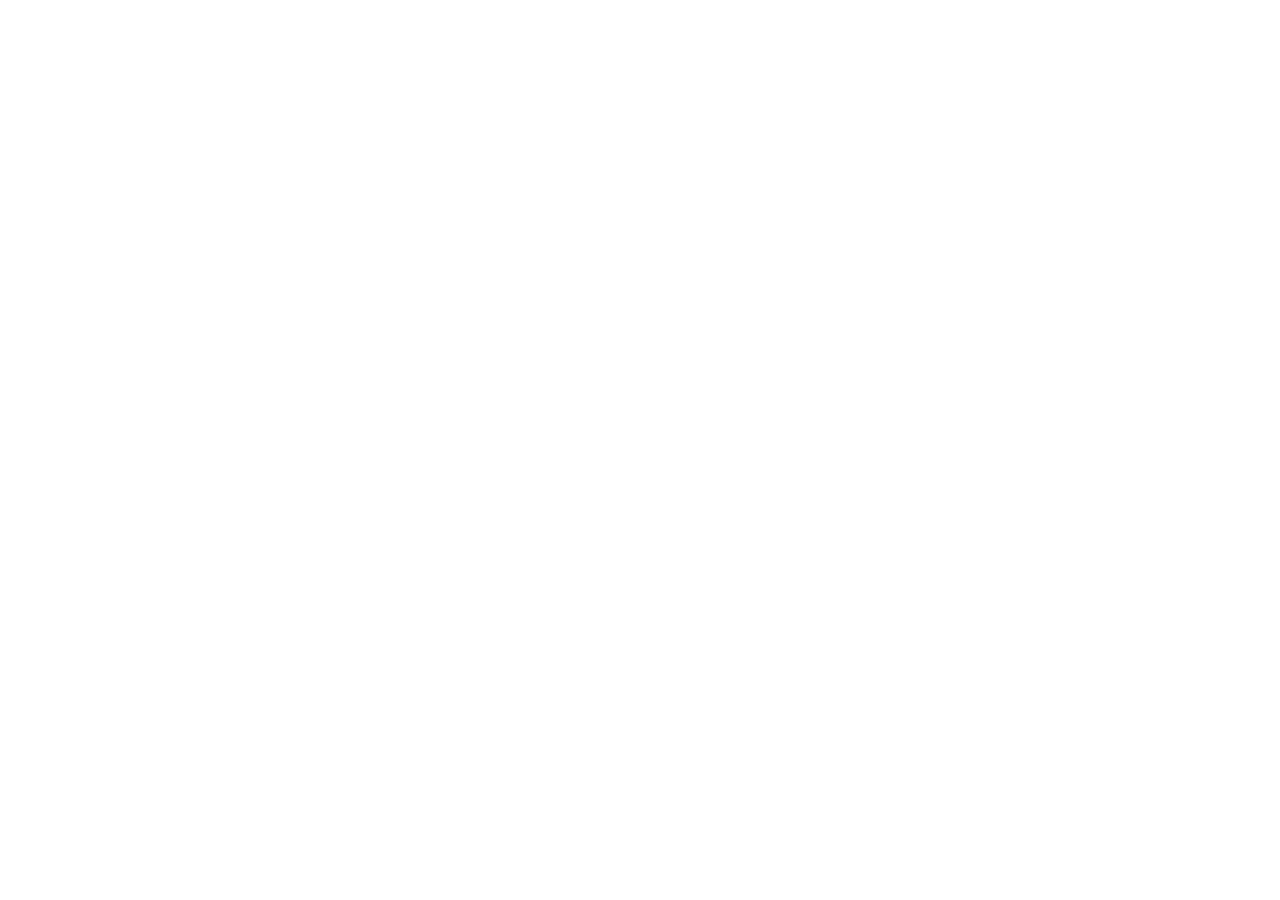
==== index.html @ b147c534 "Redirigir los enlaces antiguos de Temvra a temvra/app Los enlaces de compartir que apuntaban a temvr" ====
<!doctype html>
<html lang="es"><head><meta charset="utf-8"><meta name="viewport" content="width=device-width,initial-scale=1">
<title>Temvra</title>
<meta http-equiv="refresh" content="0;url=https://temvra.github.io/app/">
<script>location.replace('https://temvra.github.io/app/'+location.hash)</script>
</head><body><p><a href="https://temvra.github.io/app/">Temvra</a></p></body></html>
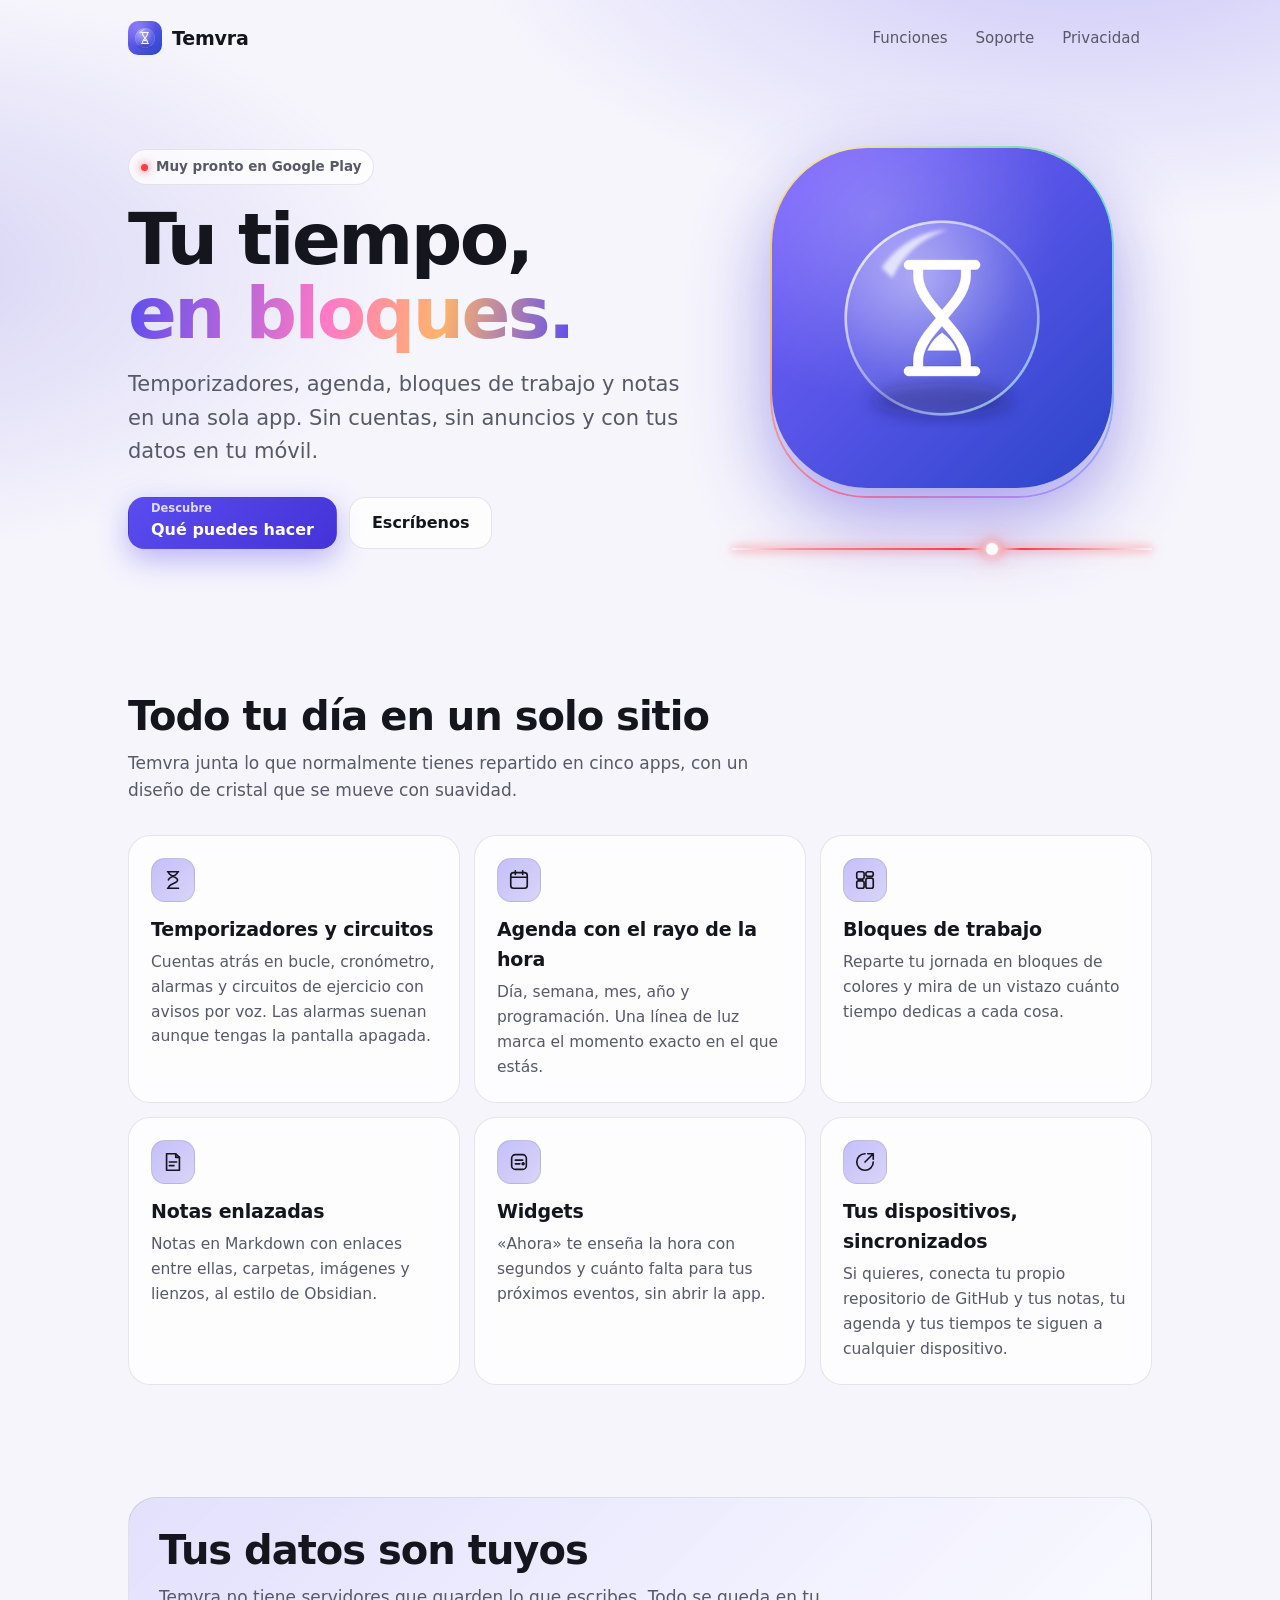
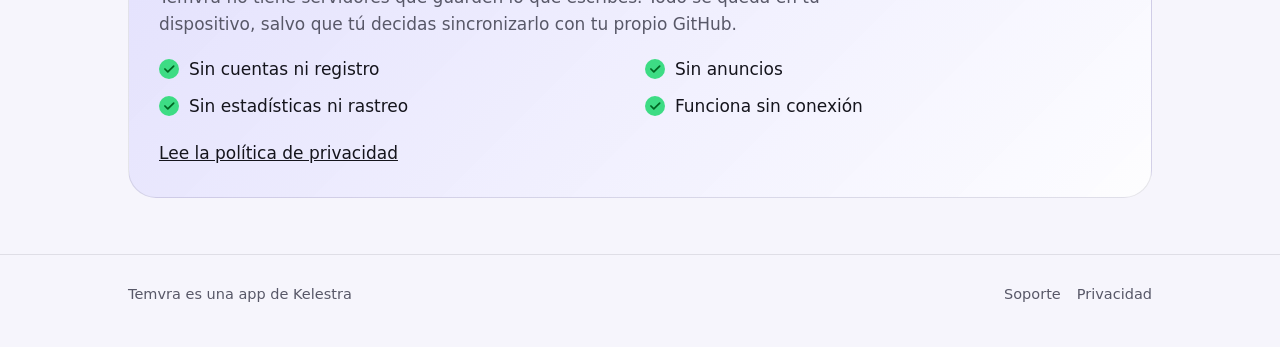
==== commit 793123d4: "Web de Temvra en la portada: funciones, privacidad y soporte; los enlaces antiguos siguen redirigien" ====
--- a/index.html
+++ b/index.html
@@ -1,6 +1,85 @@
 <!doctype html>
-<html lang="es"><head><meta charset="utf-8"><meta name="viewport" content="width=device-width,initial-scale=1">
-<title>Temvra</title>
-<meta http-equiv="refresh" content="0;url=https://temvra.github.io/app/">
-<script>location.replace('https://temvra.github.io/app/'+location.hash)</script>
-</head><body><p><a href="https://temvra.github.io/app/">Temvra</a></p></body></html>
+<html lang="es">
+<head>
+<meta charset="utf-8">
+<meta name="viewport" content="width=device-width,initial-scale=1,viewport-fit=cover">
+<title>Temvra · Tu tiempo, en bloques</title>
+<meta name="description" content="Temporizadores, agenda, bloques de trabajo y notas en una sola app. Sin cuentas, sin anuncios y con tus datos en tu móvil.">
+<link rel="canonical" href="https://temvra.github.io/">
+<meta name="theme-color" content="#07070d">
+<link rel="icon" href="favicon.png">
+<link rel="apple-touch-icon" href="apple-touch-icon.png">
+<meta property="og:title" content="Temvra · Tu tiempo, en bloques">
+<meta property="og:description" content="Temporizadores, agenda, bloques de trabajo y notas en una sola app.">
+<meta property="og:image" content="https://temvra.github.io/icon.png">
+<link rel="stylesheet" href="styles.css">
+</head>
+<body>
+<header class="wrap top">
+  <a class="brand" href="./"><img src="icon.png" alt="" width="34" height="34">Temvra</a>
+  <nav aria-label="Principal"><a class="opt" href="#funciones">Funciones</a><a href="soporte.html">Soporte</a><a href="privacidad.html">Privacidad</a></nav>
+</header>
+
+<main>
+  <div class="wrap hero">
+    <div>
+      <span class="eyebrow"><i></i>Muy pronto en Google Play</span>
+      <h1>Tu tiempo,<br><span>en bloques.</span></h1>
+      <p class="lead">Temporizadores, agenda, bloques de trabajo y notas en una sola app. Sin cuentas, sin anuncios y con tus datos en tu móvil.</p>
+      <div class="ctas">
+        <a class="btn pri" href="#funciones"><span class="stack"><small>Descubre</small>Qué puedes hacer</span></a>
+        <a class="btn" href="soporte.html">Escríbenos</a>
+      </div>
+    </div>
+    <div>
+      <div class="orb"><img src="icon.png" alt="Icono de Temvra: un reloj de arena dentro de una esfera de cristal" width="340" height="340"></div>
+      <div class="laser" aria-hidden="true"></div>
+    </div>
+  </div>
+
+  <section id="funciones">
+    <div class="wrap">
+      <h2>Todo tu día en un solo sitio</h2>
+      <p class="sub">Temvra junta lo que normalmente tienes repartido en cinco apps, con un diseño de cristal que se mueve con suavidad.</p>
+      <div class="grid g3">
+        <article class="card"><div class="ico"><svg viewBox="0 0 24 24"><path d="M6 3h12M6 21h12M7 3c0 5 10 5 10 9s-10 4-10 9M17 3c0 5-10 5-10 9"/></svg></div>
+          <h3>Temporizadores y circuitos</h3><p>Cuentas atrás en bucle, cronómetro, alarmas y circuitos de ejercicio con avisos por voz. Las alarmas suenan aunque tengas la pantalla apagada.</p></article>
+        <article class="card"><div class="ico"><svg viewBox="0 0 24 24"><rect x="3" y="4" width="18" height="17" rx="3"/><path d="M3 9h18M8 2v4M16 2v4"/></svg></div>
+          <h3>Agenda con el rayo de la hora</h3><p>Día, semana, mes, año y programación. Una línea de luz marca el momento exacto en el que estás.</p></article>
+        <article class="card"><div class="ico"><svg viewBox="0 0 24 24"><rect x="3" y="3" width="8" height="8" rx="2"/><rect x="13" y="3" width="8" height="5" rx="2"/><rect x="13" y="10" width="8" height="11" rx="2"/><rect x="3" y="13" width="8" height="8" rx="2"/></svg></div>
+          <h3>Bloques de trabajo</h3><p>Reparte tu jornada en bloques de colores y mira de un vistazo cuánto tiempo dedicas a cada cosa.</p></article>
+        <article class="card"><div class="ico"><svg viewBox="0 0 24 24"><path d="M5 3h10l4 4v14H5z"/><path d="M15 3v4h4M8 12h8M8 16h5"/></svg></div>
+          <h3>Notas enlazadas</h3><p>Notas en Markdown con enlaces entre ellas, carpetas, imágenes y lienzos, al estilo de Obsidian.</p></article>
+        <article class="card"><div class="ico"><svg viewBox="0 0 24 24"><rect x="4" y="4" width="16" height="16" rx="4"/><path d="M8 10h8M8 14h5"/><circle cx="16.5" cy="14" r="1"/></svg></div>
+          <h3>Widgets</h3><p>«Ahora» te enseña la hora con segundos y cuánto falta para tus próximos eventos, sin abrir la app.</p></article>
+        <article class="card"><div class="ico"><svg viewBox="0 0 24 24"><path d="M12 3a9 9 0 1 0 9 9"/><path d="M21 3l-9 9M15 3h6v6"/></svg></div>
+          <h3>Tus dispositivos, sincronizados</h3><p>Si quieres, conecta tu propio repositorio de GitHub y tus notas, tu agenda y tus tiempos te siguen a cualquier dispositivo.</p></article>
+      </div>
+    </div>
+  </section>
+
+  <section>
+    <div class="wrap">
+      <div class="band">
+        <h2>Tus datos son tuyos</h2>
+        <p class="sub" style="margin-bottom:0">Temvra no tiene servidores que guarden lo que escribes. Todo se queda en tu dispositivo, salvo que tú decidas sincronizarlo con tu propio GitHub.</p>
+        <ul class="ticks">
+          <li>Sin cuentas ni registro</li>
+          <li>Sin anuncios</li>
+          <li>Sin estadísticas ni rastreo</li>
+          <li>Funciona sin conexión</li>
+        </ul>
+        <p style="margin-top:20px"><a href="privacidad.html">Lee la política de privacidad</a></p>
+      </div>
+    </div>
+  </section>
+</main>
+
+<footer>
+  <div class="wrap">
+    <span>Temvra es una app de <a href="https://kelestra-studio.github.io/">Kelestra</a></span>
+    <nav aria-label="Pie"><a href="soporte.html">Soporte</a><a href="privacidad.html">Privacidad</a></nav>
+  </div>
+</footer>
+</body>
+</html>
--- a/styles.css
+++ b/styles.css
@@ -0,0 +1,97 @@
+/* Web de Temvra · el mismo cristal y el mismo rayo de la hora que la app */
+:root{
+  --bg:#07070d;--bg2:#0d0d18;--fg:#f4f4f8;--mu:#a7a7b8;--line:rgba(255,255,255,.1);
+  --card:rgba(255,255,255,.045);--card2:rgba(255,255,255,.07);
+  --ac:#8b7dff;--ac2:#5b4cf0;--lz:255 59 67;
+  --max:1080px;color-scheme:dark
+}
+@media (prefers-color-scheme:light){:root{
+  --bg:#f6f5fc;--bg2:#ecebf8;--fg:#15151d;--mu:#585868;--line:rgba(20,20,40,.1);
+  --card:rgba(255,255,255,.75);--card2:#fff;--ac:#5b4cf0;--ac2:#4433d6;color-scheme:light}}
+*{box-sizing:border-box;margin:0}
+html{-webkit-text-size-adjust:100%;scroll-behavior:smooth}
+body{min-height:100vh;background:var(--bg);color:var(--fg);font:17px/1.6 system-ui,-apple-system,"Segoe UI",Roboto,"Helvetica Neue",sans-serif;-webkit-font-smoothing:antialiased;overflow-x:hidden}
+body::before{content:"";position:fixed;inset:0;pointer-events:none;z-index:-1;
+  background:radial-gradient(70% 50% at 85% -10%,color-mix(in srgb,var(--ac) 28%,transparent),transparent 70%),
+             radial-gradient(60% 45% at -10% 30%,color-mix(in srgb,var(--ac2) 18%,transparent),transparent 70%)}
+a{color:inherit}
+.wrap{max-width:var(--max);margin:0 auto;padding:0 16px}
+@media (min-width:720px){.wrap{padding:0 28px}}
+
+/* Cabecera */
+.top{display:flex;align-items:center;justify-content:space-between;gap:12px;padding-top:18px;padding-bottom:18px}
+.brand{display:flex;align-items:center;gap:10px;text-decoration:none;font-weight:750;font-size:19px;letter-spacing:-.01em}
+.brand img{width:34px;height:34px;border-radius:10px}
+.top nav{display:flex;gap:4px;flex-wrap:wrap}
+.top nav a{text-decoration:none;color:var(--mu);font-size:15px;padding:8px 12px;border-radius:999px;white-space:nowrap}
+@media (max-width:480px){.top nav a{font-size:14px;padding:7px 9px}.top nav a.opt{display:none}}
+.top nav a:hover,.top nav a[aria-current]{color:var(--fg);background:var(--card)}
+
+/* Portada */
+.hero{display:grid;gap:36px;align-items:center;padding-top:40px;padding-bottom:56px}
+@media (min-width:880px){.hero{grid-template-columns:1.15fr .85fr;padding-top:72px;padding-bottom:88px}}
+.eyebrow{display:inline-flex;align-items:center;gap:8px;font-size:13.5px;font-weight:650;color:var(--mu);padding:6px 12px;border:1px solid var(--line);border-radius:999px;background:var(--card)}
+.eyebrow i{width:7px;height:7px;border-radius:50%;background:rgb(var(--lz));box-shadow:0 0 10px rgb(var(--lz))}
+h1{font-size:clamp(40px,8vw,72px);line-height:1.02;letter-spacing:-.035em;margin:18px 0 18px;font-weight:800}
+h1 span{background:linear-gradient(100deg,var(--ac) 0%,#ff7ac6 45%,#ffb36b 70%,var(--ac) 100%);-webkit-background-clip:text;background-clip:text;color:transparent}
+.lead{font-size:clamp(18px,2.4vw,21px);color:var(--mu);max-width:36em}
+.ctas{display:flex;flex-wrap:wrap;gap:12px;margin-top:28px}
+.btn{display:inline-flex;align-items:center;gap:10px;min-height:52px;padding:0 22px;border-radius:16px;text-decoration:none;font-weight:700;font-size:16px;border:1px solid var(--line);background:var(--card)}
+.btn.pri{background:linear-gradient(135deg,var(--ac),var(--ac2));color:#fff;border-color:transparent;box-shadow:0 10px 30px color-mix(in srgb,var(--ac) 40%,transparent)}
+.btn small{display:block;font-size:11.5px;font-weight:600;opacity:.8;line-height:1}
+.btn .stack{display:flex;flex-direction:column;align-items:flex-start;gap:3px}
+
+/* La esfera de cristal con el rayo de la hora */
+.orb{position:relative;width:min(340px,78vw);aspect-ratio:1;margin:0 auto}
+.orb img{width:100%;height:100%;border-radius:28%;box-shadow:0 30px 80px color-mix(in srgb,var(--ac2) 45%,transparent)}
+.orb::after{content:"";position:absolute;inset:-2px;border-radius:28%;padding:2px;pointer-events:none;
+  background:conic-gradient(from 210deg,#ff3b6b,#ffb02e,#ffe95c,#3ddc84,#2ec5ff,#8f6bff,#ff3b6b);
+  -webkit-mask:linear-gradient(#000 0 0) content-box,linear-gradient(#000 0 0);-webkit-mask-composite:xor;mask-composite:exclude;opacity:.6}
+.laser{position:relative;height:2px;margin:52px 0 0;border-radius:2px;background:linear-gradient(90deg,transparent,rgb(var(--lz) / .5) 15%,rgb(var(--lz)) 55%,#fff 62%,rgb(var(--lz)) 69%,rgb(var(--lz) / .5) 85%,transparent);box-shadow:0 0 8px rgb(var(--lz) / .9),0 0 22px rgb(var(--lz) / .45)}
+.laser::after{content:"";position:absolute;left:62%;top:50%;width:12px;height:12px;margin:-6px 0 0 -6px;border-radius:50%;background:#fff;box-shadow:0 0 6px #fff,0 0 14px rgb(var(--lz)),0 0 30px rgb(var(--lz) / .7)}
+@media (prefers-reduced-motion:no-preference){.laser::after{animation:beat 1s ease-out infinite}@keyframes beat{0%{transform:scale(1.5)}60%,100%{transform:scale(1)}}}
+
+/* Secciones */
+section{padding:56px 0}
+h2{font-size:clamp(28px,4.4vw,40px);line-height:1.1;letter-spacing:-.025em;margin-bottom:12px;font-weight:780}
+.sub{color:var(--mu);max-width:40em;margin-bottom:30px}
+.grid{display:grid;gap:14px}
+@media (min-width:640px){.grid{grid-template-columns:repeat(2,1fr)}}
+@media (min-width:960px){.grid.g3{grid-template-columns:repeat(3,1fr)}}
+.card{position:relative;padding:22px;border-radius:22px;background:var(--card);border:1px solid var(--line);backdrop-filter:blur(14px);-webkit-backdrop-filter:blur(14px)}
+.card h3{font-size:19px;margin:12px 0 6px;letter-spacing:-.01em}
+.card p{color:var(--mu);font-size:15.5px}
+.ico{width:44px;height:44px;border-radius:14px;display:grid;place-items:center;background:linear-gradient(135deg,color-mix(in srgb,var(--ac) 35%,transparent),color-mix(in srgb,var(--ac2) 20%,transparent));border:1px solid var(--line)}
+.ico svg{width:22px;height:22px;stroke:var(--fg);fill:none;stroke-width:1.8;stroke-linecap:round;stroke-linejoin:round}
+.band{padding:30px;border-radius:28px;background:linear-gradient(135deg,color-mix(in srgb,var(--ac) 16%,var(--card)),var(--card));border:1px solid var(--line)}
+.ticks{display:grid;gap:10px;margin-top:18px;padding:0;list-style:none}
+@media (min-width:720px){.ticks{grid-template-columns:repeat(2,1fr)}}
+.ticks li{display:flex;gap:10px;align-items:flex-start}
+.ticks li::before{content:"";flex:none;width:20px;height:20px;margin-top:3px;border-radius:50%;background:#3ddc84 url("data:image/svg+xml,%3Csvg xmlns='http://www.w3.org/2000/svg' viewBox='0 0 24 24' fill='none' stroke='%23062' stroke-width='3' stroke-linecap='round' stroke-linejoin='round'%3E%3Cpath d='M5 12l5 5L20 7'/%3E%3C/svg%3E") center/14px no-repeat}
+
+/* Páginas de texto (privacidad, soporte) */
+.doc{max-width:760px;padding-top:36px;padding-bottom:64px}
+.doc h1{font-size:clamp(34px,6vw,48px);margin:8px 0 6px}
+.doc .date{color:var(--mu);font-size:15px;margin-bottom:26px}
+.doc h2{font-size:23px;margin:34px 0 10px;letter-spacing:-.01em}
+.doc h3{font-size:18px;margin:22px 0 6px}
+.doc p,.doc li{color:color-mix(in srgb,var(--fg) 86%,var(--mu))}
+.doc p{margin:0 0 12px}
+.doc ul{margin:0 0 14px;padding-left:22px}
+.doc li{margin:4px 0}
+.doc .summary{padding:20px 22px;border-radius:20px;background:var(--card);border:1px solid var(--line);margin:0 0 8px}
+.doc .summary ul{margin:8px 0 0}
+.doc table{width:100%;border-collapse:collapse;margin:8px 0 16px;font-size:15.5px}
+.doc th,.doc td{text-align:left;vertical-align:top;padding:10px 12px;border-bottom:1px solid var(--line)}
+.doc th{color:var(--mu);font-weight:650;font-size:14px}
+@media (max-width:560px){.doc table,.doc tbody,.doc tr,.doc td{display:block}.doc thead{display:none}.doc td{padding:4px 0;border:0}.doc tr{padding:10px 0;border-bottom:1px solid var(--line)}.doc td:first-child{font-weight:700}}
+details{border:1px solid var(--line);border-radius:18px;background:var(--card);padding:14px 18px;margin:0 0 10px}
+summary{cursor:pointer;font-weight:680}
+details p{margin:10px 0 2px}
+
+footer{border-top:1px solid var(--line);padding:28px 0 40px;color:var(--mu);font-size:14.5px}
+footer .wrap{display:flex;flex-wrap:wrap;gap:12px 22px;justify-content:space-between;align-items:center}
+footer nav{display:flex;gap:16px;flex-wrap:wrap}
+footer a{text-decoration:none}
+footer a:hover{color:var(--fg)}
+:focus-visible{outline:2px solid var(--ac);outline-offset:3px;border-radius:8px}
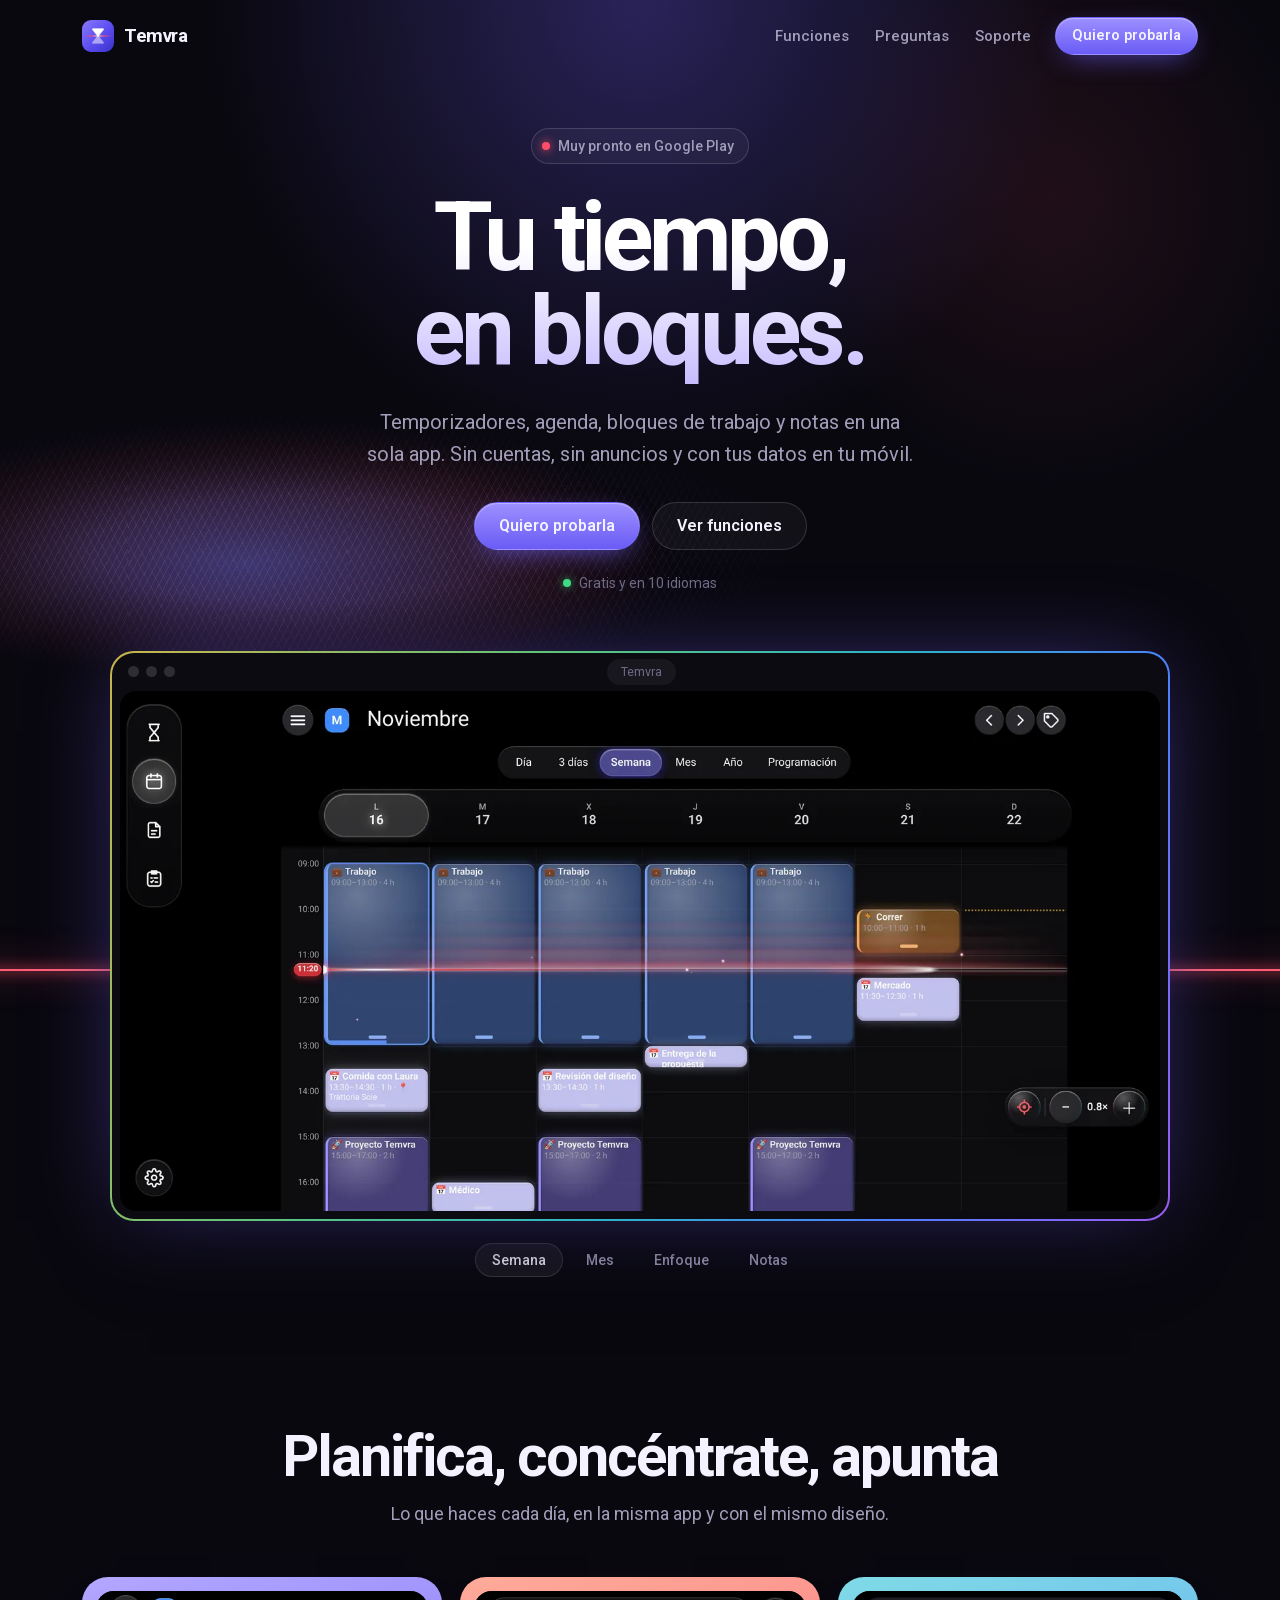
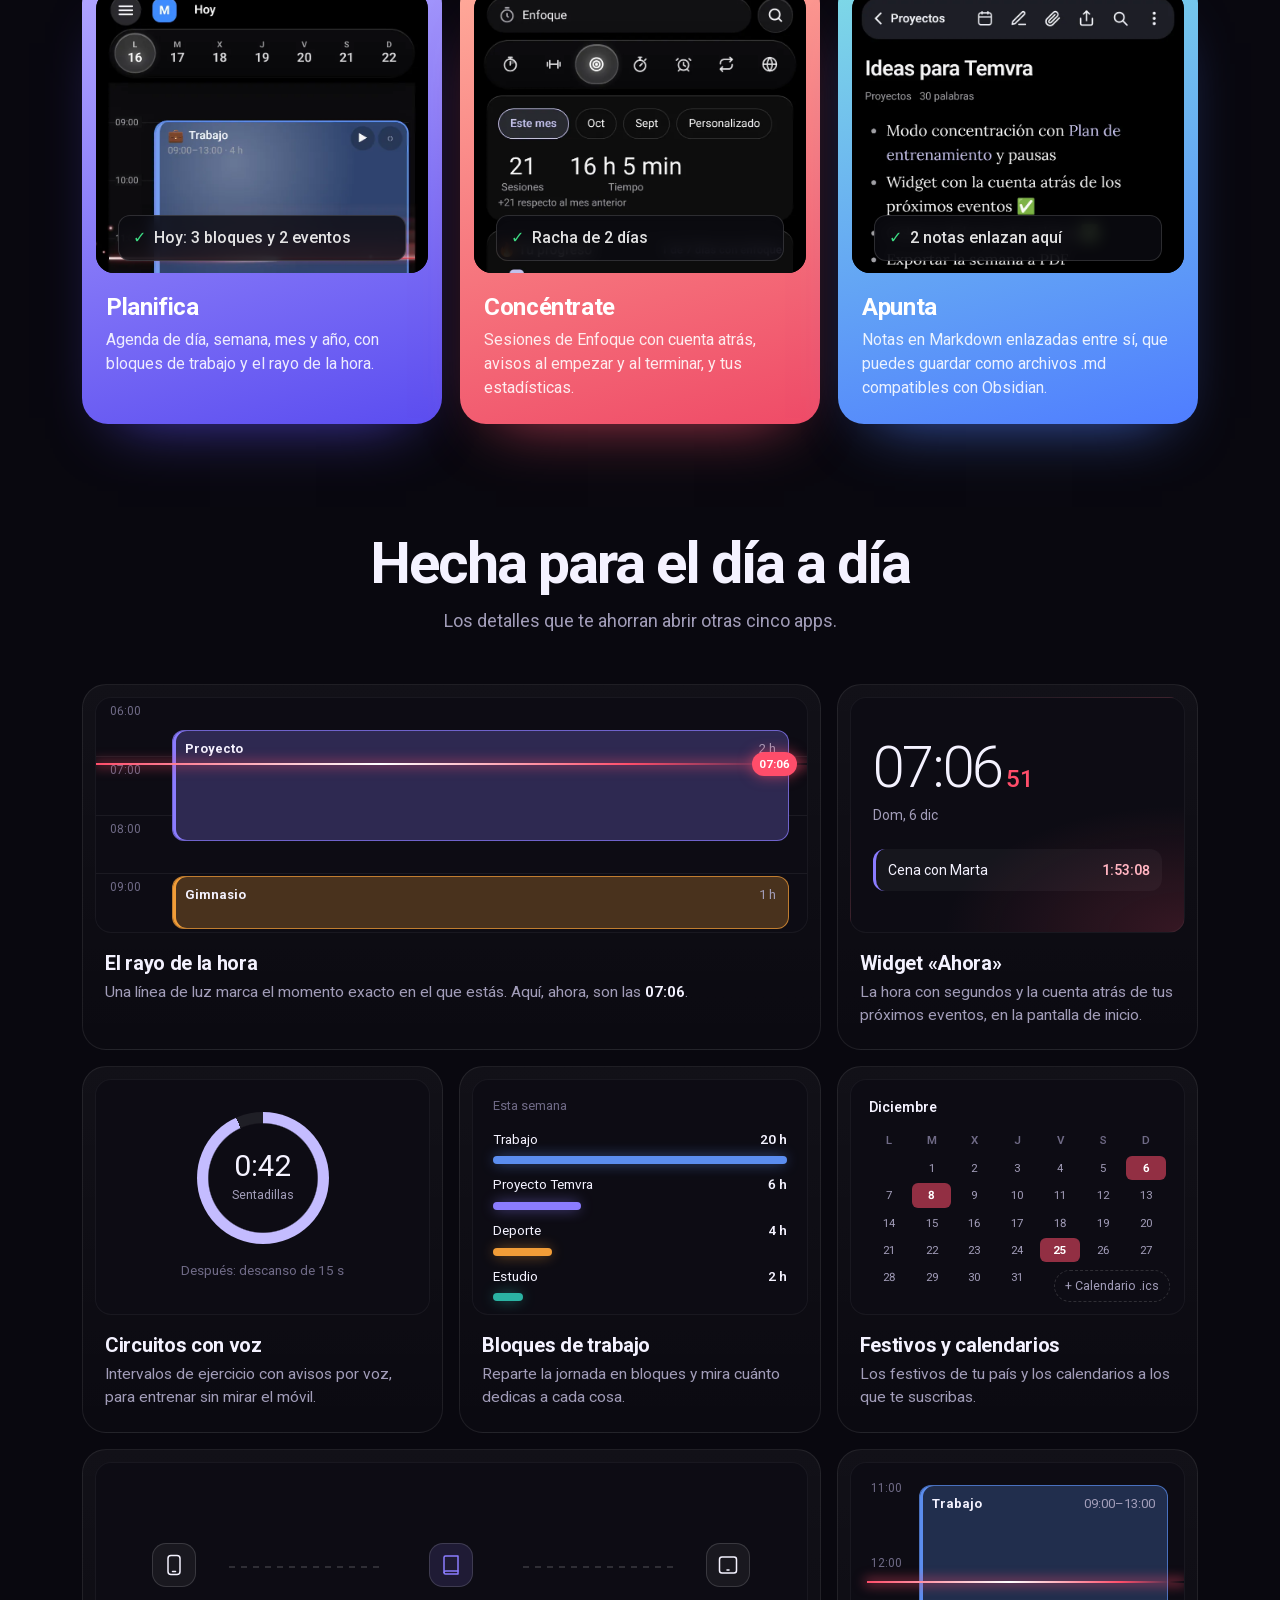
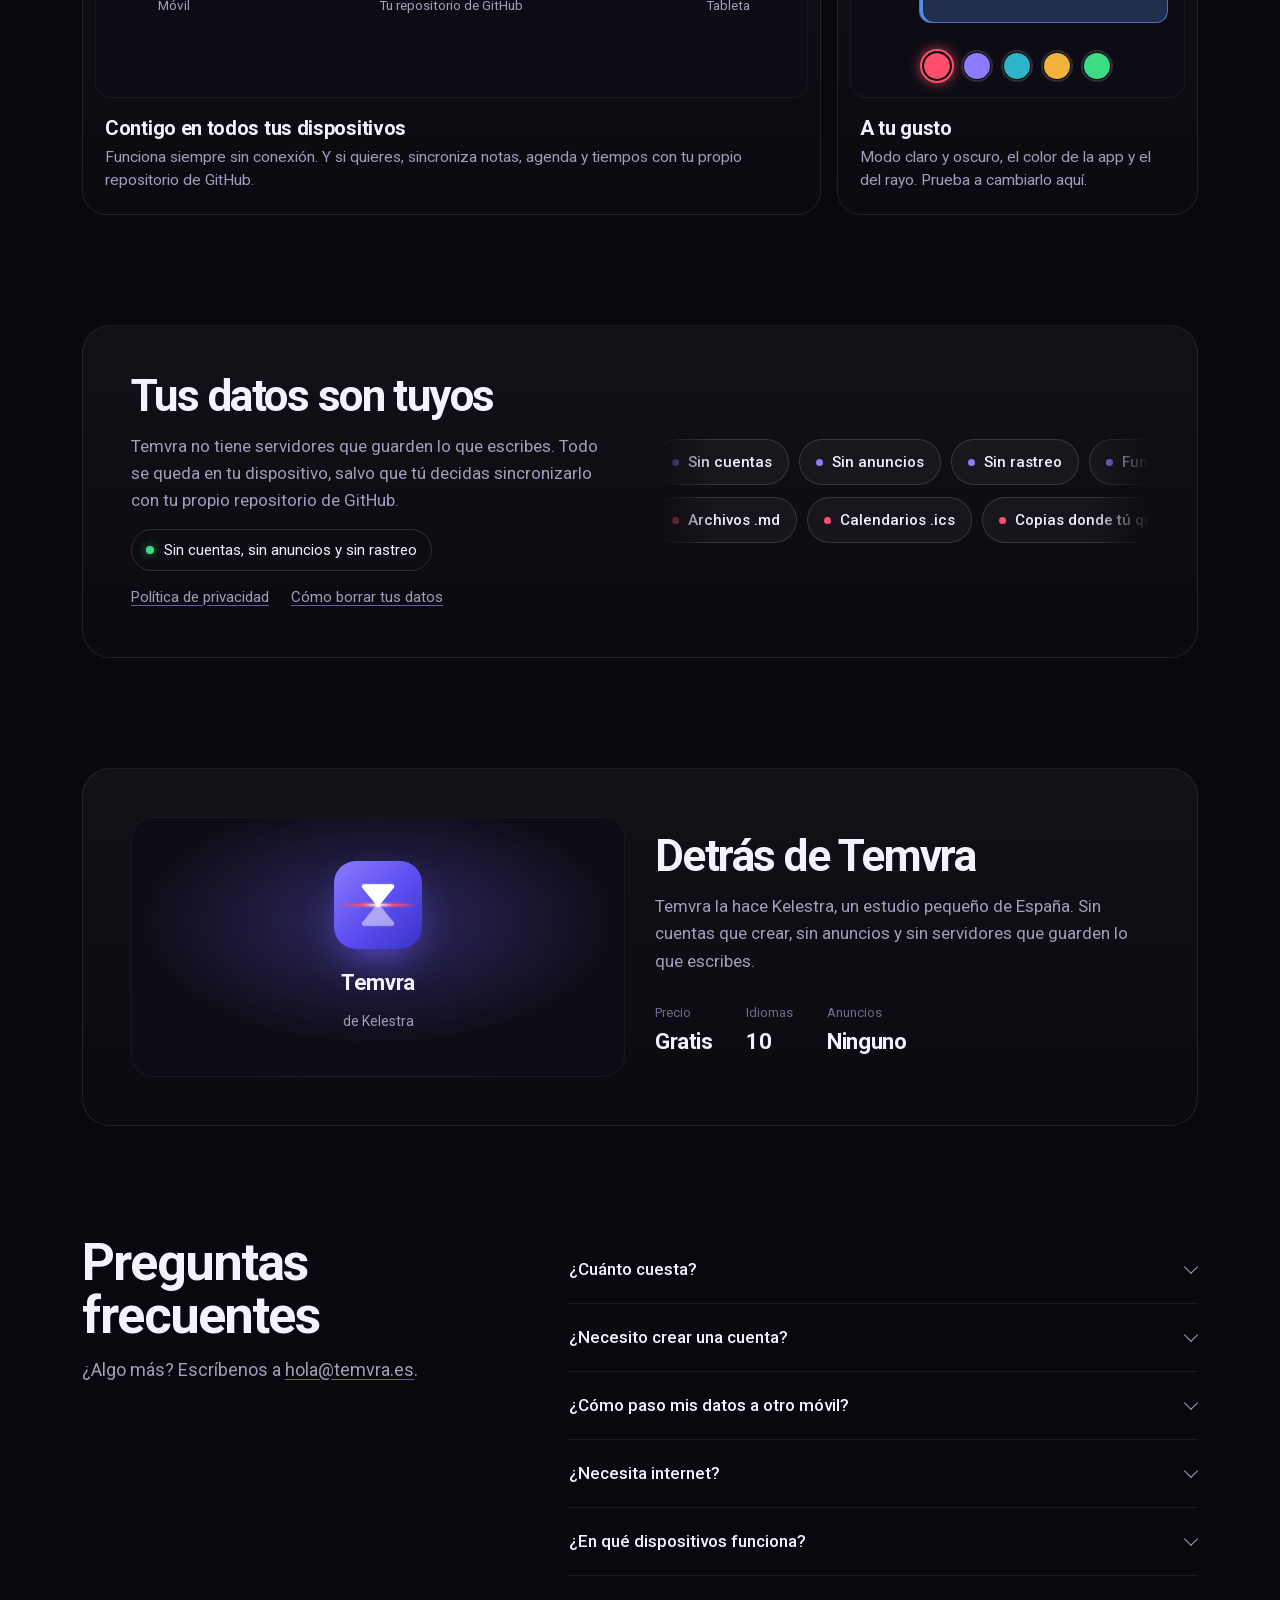
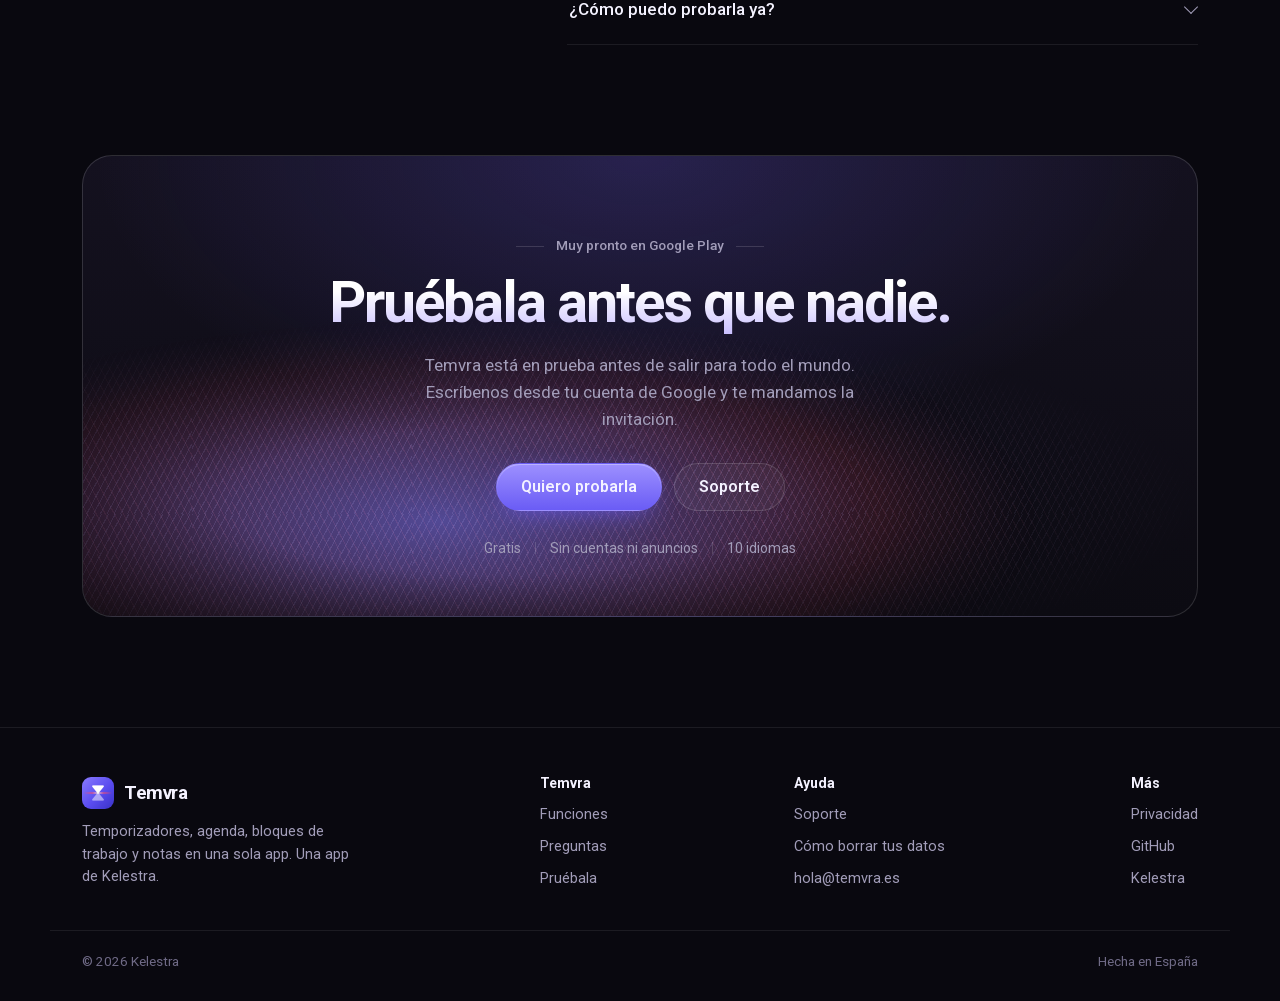
==== commit 706d729f: "Portada nueva: la app en una ventana que va cambiando, detalles en vivo, preguntas frecuentes y pie " ====
--- a/index.html
+++ b/index.html
@@ -3,83 +3,253 @@
 <head>
 <meta charset="utf-8">
 <meta name="viewport" content="width=device-width,initial-scale=1,viewport-fit=cover">
-<title>Temvra · Tu tiempo, en bloques</title>
-<meta name="description" content="Temporizadores, agenda, bloques de trabajo y notas en una sola app. Sin cuentas, sin anuncios y con tus datos en tu móvil.">
+<title>Temvra: tu tiempo, en bloques</title>
+<meta name="description" content="Temporizadores, agenda, bloques de trabajo, Enfoque y notas en una sola app. Sin cuentas, sin anuncios y con tus datos en tu móvil.">
 <link rel="canonical" href="https://temvra.github.io/">
-<meta name="theme-color" content="#07070d">
+<meta name="theme-color" content="#09080f">
 <link rel="icon" href="favicon.png">
 <link rel="apple-touch-icon" href="apple-touch-icon.png">
-<meta property="og:title" content="Temvra · Tu tiempo, en bloques">
-<meta property="og:description" content="Temporizadores, agenda, bloques de trabajo y notas en una sola app.">
-<meta property="og:image" content="https://temvra.github.io/icon.png">
+<meta property="og:type" content="website">
+<meta property="og:title" content="Temvra: tu tiempo, en bloques">
+<meta property="og:description" content="Temporizadores, agenda, bloques de trabajo, Enfoque y notas en una sola app.">
+<meta property="og:image" content="https://temvra.github.io/img/temvra-1024x500.png">
+<link rel="preload" href="fonts/roboto.woff" as="font" type="font/woff" crossorigin>
 <link rel="stylesheet" href="styles.css">
 </head>
-<body>
+<body class="inicio">
 <header class="wrap top">
   <a class="brand" href="./"><img src="icon.png" alt="" width="34" height="34">Temvra</a>
-  <nav aria-label="Principal"><a class="opt" href="#funciones">Funciones</a><a href="soporte.html">Soporte</a><a href="privacidad.html">Privacidad</a></nav>
+  <nav aria-label="Principal"><a class="opt" href="#funciones">Funciones</a><a class="opt" href="#preguntas">Preguntas</a><a href="soporte.html">Soporte</a></nav>
+  <a class="btn pri peq" href="#probar">Quiero probarla</a>
 </header>
 
 <main>
-  <div class="wrap hero">
-    <div>
-      <span class="eyebrow"><i></i>Muy pronto en Google Play</span>
-      <h1>Tu tiempo,<br><span>en bloques.</span></h1>
+  <section class="hero">
+    <div class="wrap centro">
+      <span class="seda seda-hero" aria-hidden="true"></span>
+      <p class="chip"><i></i>Muy pronto en Google Play</p>
+      <h1>Tu tiempo,<br>en bloques.</h1>
       <p class="lead">Temporizadores, agenda, bloques de trabajo y notas en una sola app. Sin cuentas, sin anuncios y con tus datos en tu móvil.</p>
-      <div class="ctas">
-        <a class="btn pri" href="#funciones"><span class="stack"><small>Descubre</small>Qué puedes hacer</span></a>
-        <a class="btn" href="soporte.html">Escríbenos</a>
-      </div>
-    </div>
-    <div>
-      <div class="orb"><img src="icon.png" alt="Icono de Temvra: un reloj de arena dentro de una esfera de cristal" width="340" height="340"></div>
-      <div class="laser" aria-hidden="true"></div>
-    </div>
+      <div class="ctas"><a class="btn pri" href="#probar">Quiero probarla</a><a class="btn" href="#funciones">Ver funciones</a></div>
+      <p class="estado"><i></i>Gratis y en 10 idiomas</p>
+    </div>
+
+    <div class="wrap escaparate">
+      <div class="vista" data-i="0" style="--ry:.5344;--ry-m:.3694">
+        <span class="rayo" aria-hidden="true"></span>
+        <div class="ventana">
+          <div class="barra" aria-hidden="true"><i></i><i></i><i></i><span>Temvra</span></div>
+          <div class="pantallas" id="pantallas">
+            <picture class="on"><source media="(max-width:719px)" srcset="img/semana-movil.webp" width="412" height="892"><img src="img/pc-semana.webp" width="1600" height="800" alt="La semana en Temvra: bloques de trabajo de lunes a viernes, el proyecto por la tarde y el rayo de la hora a las 11:20."></picture>
+            <picture><source media="(max-width:719px)" srcset="img/mes.webp" width="412" height="892"><img src="img/pc-mes.webp" width="1600" height="800" loading="lazy" alt="El mes de noviembre con los eventos de cada día y los festivos."></picture>
+            <picture><source media="(max-width:719px)" srcset="img/enfoque.webp" width="412" height="892"><img src="img/pc-enfoque.webp" width="1600" height="800" loading="lazy" alt="Estadísticas de Enfoque: sesiones del mes, progreso de la semana y la mejor hora."></picture>
+            <picture><source media="(max-width:719px)" srcset="img/notas.webp" width="412" height="892"><img src="img/pc-notas.webp" width="1600" height="800" loading="lazy" alt="Una nota de Temvra con su lista, sus etiquetas y las notas que enlazan con ella."></picture>
+          </div>
+        </div>
+      </div>
+      <div class="pestanas" role="tablist" aria-label="Pantallas de Temvra">
+        <button type="button" role="tab" aria-controls="pantallas" aria-selected="true">Semana</button>
+        <button type="button" role="tab" aria-controls="pantallas" aria-selected="false" tabindex="-1">Mes</button>
+        <button type="button" role="tab" aria-controls="pantallas" aria-selected="false" tabindex="-1">Enfoque</button>
+        <button type="button" role="tab" aria-controls="pantallas" aria-selected="false" tabindex="-1">Notas</button>
+      </div>
+    </div>
+  </section>
+
+  <section id="funciones" class="pilares">
+    <div class="wrap">
+      <h2>Planifica, concéntrate, apunta</h2>
+      <p class="sub">Lo que haces cada día, en la misma app y con el mismo diseño.</p>
+      <div class="trio">
+        <article class="pilar" style="--g1:#b3a7ff;--g2:#5b4df0">
+          <div class="pantalla"><img src="img/dia.webp" width="412" height="892" loading="lazy" alt="El día de hoy en Temvra: un bloque de trabajo de 9:00 a 13:00, la comida con Laura y el proyecto de la tarde."><p class="aviso">Hoy: 3 bloques y 2 eventos</p></div>
+          <h3>Planifica</h3>
+          <p>Agenda de día, semana, mes y año, con bloques de trabajo y el rayo de la hora.</p>
+        </article>
+        <article class="pilar" style="--g1:#ffab9a;--g2:#ef4b67">
+          <div class="pantalla"><img src="img/enfoque.webp" width="412" height="892" loading="lazy" alt="Estadísticas de Enfoque: 21 sesiones este mes, la mejor hora, la duración media y la racha."><p class="aviso">Racha de 2 días</p></div>
+          <h3>Concéntrate</h3>
+          <p>Sesiones de Enfoque con cuenta atrás, avisos al empezar y al terminar, y tus estadísticas.</p>
+        </article>
+        <article class="pilar" style="--g1:#7fdbe6;--g2:#4f7dff">
+          <div class="pantalla"><img src="img/notas.webp" width="412" height="892" loading="lazy" alt="Una nota de Temvra con una lista, etiquetas y las notas que enlazan con ella."><p class="aviso">2 notas enlazan aquí</p></div>
+          <h3>Apunta</h3>
+          <p>Notas en Markdown enlazadas entre sí, que puedes guardar como archivos .md compatibles con Obsidian.</p>
+        </article>
+      </div>
+    </div>
+  </section>
+
+  <section class="detalles">
+    <div class="wrap">
+      <h2>Hecha para el día a día</h2>
+      <p class="sub">Los detalles que te ahorran abrir otras cinco apps.</p>
+      <div class="bento">
+        <article class="celda ancha">
+          <div class="demo dia-vivo" aria-hidden="true">
+            <ol class="horas"><li>10:00</li><li>11:00</li><li>12:00</li><li>13:00</li></ol>
+            <div class="bl bl1"><b>Proyecto</b><span>2 h</span></div>
+            <div class="bl bl2"><b>Gimnasio</b><span>1 h</span></div>
+            <div class="ahora"><span class="hora-ahora">11:20</span></div>
+          </div>
+          <div class="pie-celda">
+            <h3>El rayo de la hora</h3>
+            <p>Una línea de luz marca el momento exacto en el que estás. Aquí, ahora, son las <b class="hora-ahora">11:20</b>.</p>
+          </div>
+        </article>
+        <article class="celda">
+          <div class="demo widget" aria-hidden="true">
+            <p class="reloj"><b class="w-hora">11:20</b><small class="w-seg">38</small></p>
+            <p class="w-fecha">Lun, 16 nov</p>
+            <p class="w-prox"><span>Cena con Marta</span><b class="w-cuenta">1:39:22</b></p>
+          </div>
+          <div class="pie-celda">
+            <h3>Widget «Ahora»</h3>
+            <p>La hora con segundos y la cuenta atrás de tus próximos eventos, en la pantalla de inicio.</p>
+          </div>
+        </article>
+        <article class="celda">
+          <div class="demo circuito" aria-hidden="true">
+            <div class="aro"><b class="c-seg">0:45</b><small>Sentadillas</small></div>
+            <p class="c-sig">Después: descanso de 15 s</p>
+          </div>
+          <div class="pie-celda">
+            <h3>Circuitos con voz</h3>
+            <p>Intervalos de ejercicio con avisos por voz, para entrenar sin mirar el móvil.</p>
+          </div>
+        </article>
+        <article class="celda">
+          <div class="demo barras" aria-hidden="true">
+            <p class="b-tit">Esta semana</p>
+            <ul>
+              <li style="--c:#5b8def;--v:100%"><span>Trabajo</span><b>20 h</b></li>
+              <li style="--c:#8b7cff;--v:30%"><span>Proyecto Temvra</span><b>6 h</b></li>
+              <li style="--c:#f29d38;--v:20%"><span>Deporte</span><b>4 h</b></li>
+              <li style="--c:#2bb3a3;--v:10%"><span>Estudio</span><b>2 h</b></li>
+            </ul>
+          </div>
+          <div class="pie-celda">
+            <h3>Bloques de trabajo</h3>
+            <p>Reparte la jornada en bloques y mira cuánto dedicas a cada cosa.</p>
+          </div>
+        </article>
+        <article class="celda">
+          <div class="demo festivos" aria-hidden="true">
+            <p class="f-mes">Diciembre</p>
+            <ol class="f-dias"><li class="f-cab">L</li><li class="f-cab">M</li><li class="f-cab">X</li><li class="f-cab">J</li><li class="f-cab">V</li><li class="f-cab">S</li><li class="f-cab">D</li><li></li><li>1</li><li>2</li><li>3</li><li>4</li><li>5</li><li class="fest" title="Día de la Constitución">6</li><li>7</li><li class="fest" title="Inmaculada Concepción">8</li><li>9</li><li>10</li><li>11</li><li>12</li><li>13</li><li>14</li><li>15</li><li>16</li><li>17</li><li>18</li><li>19</li><li>20</li><li>21</li><li>22</li><li>23</li><li>24</li><li class="fest" title="Navidad">25</li><li>26</li><li>27</li><li>28</li><li>29</li><li>30</li><li>31</li></ol>
+            <p class="f-ics">+ Calendario .ics</p>
+          </div>
+          <div class="pie-celda">
+            <h3>Festivos y calendarios</h3>
+            <p>Los festivos de tu país y los calendarios a los que te suscribas.</p>
+          </div>
+        </article>
+        <article class="celda ancha sync-celda">
+          <div class="demo sync" aria-hidden="true">
+            <span class="disp"><svg viewBox="0 0 24 24"><rect x="6" y="2.5" width="12" height="19" rx="3"/><path d="M10.5 18.5h3"/></svg>Móvil</span>
+            <span class="cable"></span>
+            <span class="disp repo"><svg viewBox="0 0 24 24"><path d="M5 4.5A1.5 1.5 0 0 1 6.5 3H19v15H6.5A1.5 1.5 0 0 0 5 19.5z"/><path d="M5 19.5A1.5 1.5 0 0 0 6.5 21H19v-3"/></svg>Tu repositorio de GitHub</span>
+            <span class="cable"></span>
+            <span class="disp"><svg viewBox="0 0 24 24"><rect x="3.5" y="4" width="17" height="16" rx="2.5"/><path d="M11 17h2"/></svg>Tableta</span>
+          </div>
+          <div class="pie-celda">
+            <h3>Contigo en todos tus dispositivos</h3>
+            <p>Funciona siempre sin conexión. Y si quieres, sincroniza notas, agenda y tiempos con tu propio repositorio de GitHub.</p>
+          </div>
+        </article>
+        <article class="celda gusto">
+          <div class="demo gusto-demo" aria-hidden="false">
+            <div class="g-dia" aria-hidden="true"><span class="g-h">11:00</span><div class="g-bl"><b>Trabajo</b><span>09:00–13:00</span></div><span class="g-h g-h2">12:00</span><div class="g-rayo"></div></div>
+            <div class="g-colores" role="group" aria-label="Color del rayo">
+              <button type="button" aria-pressed="true" aria-label="Rojo" style="--s:#ff4d6a"></button>
+              <button type="button" aria-pressed="false" aria-label="Violeta" style="--s:#8b7cff"></button>
+              <button type="button" aria-pressed="false" aria-label="Turquesa" style="--s:#2db4c8"></button>
+              <button type="button" aria-pressed="false" aria-label="Ámbar" style="--s:#f2b33d"></button>
+              <button type="button" aria-pressed="false" aria-label="Verde" style="--s:#3ddc84"></button>
+            </div>
+          </div>
+          <div class="pie-celda">
+            <h3>A tu gusto</h3>
+            <p>Modo claro y oscuro, el color de la app y el del rayo. Prueba a cambiarlo aquí.</p>
+          </div>
+        </article>
+      </div>
+    </div>
+  </section>
+
+  <section class="privacidad">
+    <div class="wrap">
+      <div class="panel datos">
+        <div class="panel-txt">
+          <h2>Tus datos son tuyos</h2>
+          <p>Temvra no tiene servidores que guarden lo que escribes. Todo se queda en tu dispositivo, salvo que tú decidas sincronizarlo con tu propio repositorio de GitHub.</p>
+          <p class="ok"><i></i>Sin cuentas, sin anuncios y sin rastreo</p>
+          <p class="enlaces"><a href="privacidad.html">Política de privacidad</a><a href="borrar-datos.html">Cómo borrar tus datos</a></p>
+        </div>
+        <div class="cinta" aria-hidden="true">
+          <div class="fila"><span>Sin cuentas</span><span>Sin anuncios</span><span>Sin rastreo</span><span>Funciona sin conexión</span><span>Tu propio GitHub</span><span class="d">Sin cuentas</span><span class="d">Sin anuncios</span><span class="d">Sin rastreo</span><span class="d">Funciona sin conexión</span><span class="d">Tu propio GitHub</span></div>
+          <div class="fila inv"><span>Archivos .md</span><span>Calendarios .ics</span><span>Copias donde tú quieras</span><span>10 idiomas</span><span class="d">Archivos .md</span><span class="d">Calendarios .ics</span><span class="d">Copias donde tú quieras</span><span class="d">10 idiomas</span></div>
+        </div>
+      </div>
+    </div>
+  </section>
+
+  <section id="kelestra" class="autor-sec">
+    <div class="wrap">
+      <div class="panel autor">
+        <div class="ficha" aria-hidden="true"><img src="icon.png" alt="" width="88" height="88"><b>Temvra</b><span>de Kelestra</span></div>
+        <div class="autor-txt">
+          <h2>Detrás de Temvra</h2>
+          <p>Temvra la hace Kelestra, un estudio pequeño de España. Sin cuentas que crear, sin anuncios y sin servidores que guarden lo que escribes.</p>
+          <dl class="cifras"><div><dt>Precio</dt><dd>Gratis</dd></div><div><dt>Idiomas</dt><dd>10</dd></div><div><dt>Anuncios</dt><dd>Ninguno</dd></div></dl>
+        </div>
+      </div>
+    </div>
+  </section>
+
+  <section id="preguntas" class="faq">
+    <div class="wrap faq-in">
+      <div>
+        <h2>Preguntas frecuentes</h2>
+        <p class="sub">¿Algo más? Escríbenos a <a href="mailto:hola@temvra.es">hola@temvra.es</a>.</p>
+      </div>
+      <div class="lista">
+        <details><summary>¿Cuánto cuesta?</summary><p>Nada. Temvra es gratis y no tiene anuncios.</p></details>
+        <details><summary>¿Necesito crear una cuenta?</summary><p>No. Temvra funciona sin cuentas y sin conexión. Todo se guarda en tu dispositivo.</p></details>
+        <details><summary>¿Cómo paso mis datos a otro móvil?</summary><p>Puedes exportar una copia de seguridad desde Ajustes e importarla en el otro móvil, o vincular tu propio repositorio de GitHub para que tus notas, tu agenda y tus tiempos se sincronicen solos.</p></details>
+        <details><summary>¿Necesita internet?</summary><p>No. Solo se conecta para lo que actives tú, como sincronizar con tu GitHub o consultar los días festivos.</p></details>
+        <details><summary>¿En qué dispositivos funciona?</summary><p>En móviles y tablets Android y en Chromebooks, desde Google Play.</p></details>
+        <details><summary>¿Cómo puedo probarla ya?</summary><p>Escríbenos a <a href="mailto:hola@temvra.es?subject=Quiero%20probar%20Temvra">hola@temvra.es</a> desde tu cuenta de Google y te invitamos a la prueba de Google Play.</p></details>
+      </div>
+    </div>
+  </section>
+
+  <section id="probar" class="final">
+    <div class="wrap">
+      <div class="franja">
+        <span class="seda" aria-hidden="true"></span>
+        <p class="etiqueta">Muy pronto en Google Play</p>
+        <h2>Pruébala antes que nadie.</h2>
+        <p class="franja-txt">Temvra está en prueba antes de salir para todo el mundo. Escríbenos desde tu cuenta de Google y te mandamos la invitación.</p>
+        <div class="ctas"><a class="btn pri" href="mailto:hola@temvra.es?subject=Quiero%20probar%20Temvra">Quiero probarla</a><a class="btn" href="soporte.html">Soporte</a></div>
+        <ul class="hechos"><li>Gratis</li><li>Sin cuentas ni anuncios</li><li>10 idiomas</li></ul>
+      </div>
+    </div>
+  </section>
+</main>
+
+<footer class="pie">
+  <div class="wrap pie-in">
+    <div class="pie-marca">
+      <a class="brand" href="./"><img src="icon.png" alt="" width="32" height="32">Temvra</a>
+      <p>Temporizadores, agenda, bloques de trabajo y notas en una sola app. Una app de <a href="https://kelestra-studio.github.io/">Kelestra</a>.</p>
+    </div>
+    <nav aria-label="Temvra"><h2>Temvra</h2><a href="./#funciones">Funciones</a><a href="./#preguntas">Preguntas</a><a href="./#probar">Pruébala</a></nav>
+    <nav aria-label="Ayuda"><h2>Ayuda</h2><a href="soporte.html">Soporte</a><a href="borrar-datos.html">Cómo borrar tus datos</a><a href="mailto:hola@temvra.es">hola@temvra.es</a></nav>
+    <nav aria-label="Más"><h2>Más</h2><a href="privacidad.html">Privacidad</a><a href="https://github.com/temvra">GitHub</a><a href="https://kelestra-studio.github.io/">Kelestra</a></nav>
   </div>
-
-  <section id="funciones">
-    <div class="wrap">
-      <h2>Todo tu día en un solo sitio</h2>
-      <p class="sub">Temvra junta lo que normalmente tienes repartido en cinco apps, con un diseño de cristal que se mueve con suavidad.</p>
-      <div class="grid g3">
-        <article class="card"><div class="ico"><svg viewBox="0 0 24 24"><path d="M6 3h12M6 21h12M7 3c0 5 10 5 10 9s-10 4-10 9M17 3c0 5-10 5-10 9"/></svg></div>
-          <h3>Temporizadores y circuitos</h3><p>Cuentas atrás en bucle, cronómetro, alarmas y circuitos de ejercicio con avisos por voz. Las alarmas suenan aunque tengas la pantalla apagada.</p></article>
-        <article class="card"><div class="ico"><svg viewBox="0 0 24 24"><rect x="3" y="4" width="18" height="17" rx="3"/><path d="M3 9h18M8 2v4M16 2v4"/></svg></div>
-          <h3>Agenda con el rayo de la hora</h3><p>Día, semana, mes, año y programación. Una línea de luz marca el momento exacto en el que estás.</p></article>
-        <article class="card"><div class="ico"><svg viewBox="0 0 24 24"><rect x="3" y="3" width="8" height="8" rx="2"/><rect x="13" y="3" width="8" height="5" rx="2"/><rect x="13" y="10" width="8" height="11" rx="2"/><rect x="3" y="13" width="8" height="8" rx="2"/></svg></div>
-          <h3>Bloques de trabajo</h3><p>Reparte tu jornada en bloques de colores y mira de un vistazo cuánto tiempo dedicas a cada cosa.</p></article>
-        <article class="card"><div class="ico"><svg viewBox="0 0 24 24"><path d="M5 3h10l4 4v14H5z"/><path d="M15 3v4h4M8 12h8M8 16h5"/></svg></div>
-          <h3>Notas enlazadas</h3><p>Notas en Markdown con enlaces entre ellas, carpetas, imágenes y lienzos, al estilo de Obsidian.</p></article>
-        <article class="card"><div class="ico"><svg viewBox="0 0 24 24"><rect x="4" y="4" width="16" height="16" rx="4"/><path d="M8 10h8M8 14h5"/><circle cx="16.5" cy="14" r="1"/></svg></div>
-          <h3>Widgets</h3><p>«Ahora» te enseña la hora con segundos y cuánto falta para tus próximos eventos, sin abrir la app.</p></article>
-        <article class="card"><div class="ico"><svg viewBox="0 0 24 24"><path d="M12 3a9 9 0 1 0 9 9"/><path d="M21 3l-9 9M15 3h6v6"/></svg></div>
-          <h3>Tus dispositivos, sincronizados</h3><p>Si quieres, conecta tu propio repositorio de GitHub y tus notas, tu agenda y tus tiempos te siguen a cualquier dispositivo.</p></article>
-      </div>
-    </div>
-  </section>
-
-  <section>
-    <div class="wrap">
-      <div class="band">
-        <h2>Tus datos son tuyos</h2>
-        <p class="sub" style="margin-bottom:0">Temvra no tiene servidores que guarden lo que escribes. Todo se queda en tu dispositivo, salvo que tú decidas sincronizarlo con tu propio GitHub.</p>
-        <ul class="ticks">
-          <li>Sin cuentas ni registro</li>
-          <li>Sin anuncios</li>
-          <li>Sin estadísticas ni rastreo</li>
-          <li>Funciona sin conexión</li>
-        </ul>
-        <p style="margin-top:20px"><a href="privacidad.html">Lee la política de privacidad</a></p>
-      </div>
-    </div>
-  </section>
-</main>
-
-<footer>
-  <div class="wrap">
-    <span>Temvra es una app de <a href="https://kelestra-studio.github.io/">Kelestra</a></span>
-    <nav aria-label="Pie"><a href="soporte.html">Soporte</a><a href="privacidad.html">Privacidad</a></nav>
-  </div>
+  <div class="wrap pie-bajo"><span>© 2026 Kelestra</span><span>Hecha en España</span></div>
 </footer>
+<script src="inicio.js" defer></script>
 </body>
 </html>
--- a/styles.css
+++ b/styles.css
@@ -1,97 +1,289 @@
-/* Web de Temvra · el mismo cristal y el mismo rayo de la hora que la app */
+/* Web de Temvra: fondo casi negro con la luz violeta de la app, el rayo de la hora y Roboto, la familia de letra de la app */
+@font-face{font-family:"Roboto";src:url(fonts/roboto.woff) format("woff");font-weight:100 900;font-stretch:75% 100%;font-display:swap}
+
 :root{
-  --bg:#07070d;--bg2:#0d0d18;--fg:#f4f4f8;--mu:#a7a7b8;--line:rgba(255,255,255,.1);
-  --card:rgba(255,255,255,.045);--card2:rgba(255,255,255,.07);
-  --ac:#8b7dff;--ac2:#5b4cf0;--lz:255 59 67;
-  --max:1080px;color-scheme:dark
+  --fondo:#09080f;--capa:#12101b;--capa2:#191624;--borde:rgba(255,255,255,.08);--borde2:rgba(255,255,255,.14);
+  --texto:#f4f2ff;--suave:#a29db9;--tenue:#6f6a86;
+  --violeta:#8b7cff;--violeta2:#6a5cf5;--rayo:#ff4d6a;--verde:#3ddc84;
+  --halo:linear-gradient(118deg,#c9b44c 0%,#5cc47c 34%,#2db4c8 58%,#4f7dff 80%,#9b5cf1 100%);
+  --ui:"Roboto","Segoe UI",system-ui,sans-serif;
+  --max:1180px;color-scheme:dark
 }
-@media (prefers-color-scheme:light){:root{
-  --bg:#f6f5fc;--bg2:#ecebf8;--fg:#15151d;--mu:#585868;--line:rgba(20,20,40,.1);
-  --card:rgba(255,255,255,.75);--card2:#fff;--ac:#5b4cf0;--ac2:#4433d6;color-scheme:light}}
 *{box-sizing:border-box;margin:0}
 html{-webkit-text-size-adjust:100%;scroll-behavior:smooth}
-body{min-height:100vh;background:var(--bg);color:var(--fg);font:17px/1.6 system-ui,-apple-system,"Segoe UI",Roboto,"Helvetica Neue",sans-serif;-webkit-font-smoothing:antialiased;overflow-x:hidden}
-body::before{content:"";position:fixed;inset:0;pointer-events:none;z-index:-1;
-  background:radial-gradient(70% 50% at 85% -10%,color-mix(in srgb,var(--ac) 28%,transparent),transparent 70%),
-             radial-gradient(60% 45% at -10% 30%,color-mix(in srgb,var(--ac2) 18%,transparent),transparent 70%)}
-a{color:inherit}
-.wrap{max-width:var(--max);margin:0 auto;padding:0 16px}
-@media (min-width:720px){.wrap{padding:0 28px}}
+body{min-height:100vh;background:var(--fondo);color:var(--texto);font:400 17px/1.6 var(--ui);-webkit-font-smoothing:antialiased;overflow-x:hidden;position:relative}
+body::before{content:"";position:absolute;inset:0 0 auto;height:1100px;pointer-events:none;z-index:-1;
+  background:radial-gradient(48% 60% at 50% 0%,rgba(110,92,245,.32),transparent 70%),
+             radial-gradient(30% 38% at 82% 18%,rgba(239,75,103,.10),transparent 70%)}
+a{color:inherit;text-decoration-color:color-mix(in srgb,var(--violeta) 70%,transparent);text-underline-offset:3px}
+a:hover{text-decoration-color:currentColor}
+img{display:block;max-width:100%;height:auto}
+.wrap{max-width:var(--max);margin:0 auto;padding:0 20px}
+@media (min-width:720px){.wrap{padding:0 32px}}
+h1,h2,h3{font-family:var(--ui);font-weight:700;letter-spacing:-.035em;line-height:1.02}
+h2{font-size:clamp(34px,4.8vw,58px)}
+h3{font-size:20px;letter-spacing:-.015em;line-height:1.2}
+.sub{color:var(--suave);font-size:18px;max-width:56ch;margin:14px 0 0}
+:focus-visible{outline:2px solid var(--violeta);outline-offset:3px;border-radius:8px}
 
 /* Cabecera */
-.top{display:flex;align-items:center;justify-content:space-between;gap:12px;padding-top:18px;padding-bottom:18px}
-.brand{display:flex;align-items:center;gap:10px;text-decoration:none;font-weight:750;font-size:19px;letter-spacing:-.01em}
-.brand img{width:34px;height:34px;border-radius:10px}
-.top nav{display:flex;gap:4px;flex-wrap:wrap}
-.top nav a{text-decoration:none;color:var(--mu);font-size:15px;padding:8px 12px;border-radius:999px;white-space:nowrap}
-@media (max-width:480px){.top nav a{font-size:14px;padding:7px 9px}.top nav a.opt{display:none}}
-.top nav a:hover,.top nav a[aria-current]{color:var(--fg);background:var(--card)}
+.top{display:flex;align-items:center;gap:12px;padding-top:16px;padding-bottom:16px}
+.brand{display:flex;align-items:center;gap:10px;text-decoration:none;font-weight:700;font-size:19px;letter-spacing:-.02em;margin-right:auto}
+.brand img{width:32px;height:32px;border-radius:9px}
+.top nav{display:flex;gap:2px;flex-wrap:wrap}
+.top nav a{text-decoration:none;color:var(--suave);font-size:15px;font-weight:500;padding:8px 12px;border-radius:999px;white-space:nowrap}
+.top nav a:hover,.top nav a[aria-current]{color:var(--texto);background:rgba(255,255,255,.05)}
+@media (max-width:720px){.top nav a.opt{display:none}}
+@media (max-width:420px){.top .peq{display:none}}
+
+/* Botones y chapas */
+.btn{display:inline-flex;align-items:center;justify-content:center;min-height:48px;padding:0 24px;border-radius:999px;font:600 16px/1 var(--ui);text-decoration:none;color:var(--texto);border:1px solid var(--borde2);background:rgba(255,255,255,.04);white-space:nowrap}
+.btn:hover{background:rgba(255,255,255,.08)}
+.btn.pri{border-color:transparent;background:linear-gradient(180deg,#9d90ff,var(--violeta2));box-shadow:0 8px 28px -10px rgba(106,92,245,.9),inset 0 1px 0 rgba(255,255,255,.3)}
+.btn.pri:hover{filter:brightness(1.08)}
+.btn.peq{min-height:38px;padding:0 16px;font-size:14.5px}
+.chip{display:inline-flex;align-items:center;gap:8px;padding:6px 14px 6px 10px;border-radius:999px;border:1px solid var(--borde2);background:rgba(255,255,255,.04);font-size:14px;font-weight:500;color:var(--suave)}
+.chip i,.estado i,.ok i{width:8px;height:8px;border-radius:50%;background:var(--rayo);box-shadow:0 0 10px var(--rayo);flex:none}
+.estado i,.ok i{background:var(--verde);box-shadow:0 0 10px color-mix(in srgb,var(--verde) 70%,transparent)}
 
 /* Portada */
-.hero{display:grid;gap:36px;align-items:center;padding-top:40px;padding-bottom:56px}
-@media (min-width:880px){.hero{grid-template-columns:1.15fr .85fr;padding-top:72px;padding-bottom:88px}}
-.eyebrow{display:inline-flex;align-items:center;gap:8px;font-size:13.5px;font-weight:650;color:var(--mu);padding:6px 12px;border:1px solid var(--line);border-radius:999px;background:var(--card)}
-.eyebrow i{width:7px;height:7px;border-radius:50%;background:rgb(var(--lz));box-shadow:0 0 10px rgb(var(--lz))}
-h1{font-size:clamp(40px,8vw,72px);line-height:1.02;letter-spacing:-.035em;margin:18px 0 18px;font-weight:800}
-h1 span{background:linear-gradient(100deg,var(--ac) 0%,#ff7ac6 45%,#ffb36b 70%,var(--ac) 100%);-webkit-background-clip:text;background-clip:text;color:transparent}
-.lead{font-size:clamp(18px,2.4vw,21px);color:var(--mu);max-width:36em}
-.ctas{display:flex;flex-wrap:wrap;gap:12px;margin-top:28px}
-.btn{display:inline-flex;align-items:center;gap:10px;min-height:52px;padding:0 22px;border-radius:16px;text-decoration:none;font-weight:700;font-size:16px;border:1px solid var(--line);background:var(--card)}
-.btn.pri{background:linear-gradient(135deg,var(--ac),var(--ac2));color:#fff;border-color:transparent;box-shadow:0 10px 30px color-mix(in srgb,var(--ac) 40%,transparent)}
-.btn small{display:block;font-size:11.5px;font-weight:600;opacity:.8;line-height:1}
-.btn .stack{display:flex;flex-direction:column;align-items:flex-start;gap:3px}
-
-/* La esfera de cristal con el rayo de la hora */
-.orb{position:relative;width:min(340px,78vw);aspect-ratio:1;margin:0 auto}
-.orb img{width:100%;height:100%;border-radius:28%;box-shadow:0 30px 80px color-mix(in srgb,var(--ac2) 45%,transparent)}
-.orb::after{content:"";position:absolute;inset:-2px;border-radius:28%;padding:2px;pointer-events:none;
-  background:conic-gradient(from 210deg,#ff3b6b,#ffb02e,#ffe95c,#3ddc84,#2ec5ff,#8f6bff,#ff3b6b);
-  -webkit-mask:linear-gradient(#000 0 0) content-box,linear-gradient(#000 0 0);-webkit-mask-composite:xor;mask-composite:exclude;opacity:.6}
-.laser{position:relative;height:2px;margin:52px 0 0;border-radius:2px;background:linear-gradient(90deg,transparent,rgb(var(--lz) / .5) 15%,rgb(var(--lz)) 55%,#fff 62%,rgb(var(--lz)) 69%,rgb(var(--lz) / .5) 85%,transparent);box-shadow:0 0 8px rgb(var(--lz) / .9),0 0 22px rgb(var(--lz) / .45)}
-.laser::after{content:"";position:absolute;left:62%;top:50%;width:12px;height:12px;margin:-6px 0 0 -6px;border-radius:50%;background:#fff;box-shadow:0 0 6px #fff,0 0 14px rgb(var(--lz)),0 0 30px rgb(var(--lz) / .7)}
-@media (prefers-reduced-motion:no-preference){.laser::after{animation:beat 1s ease-out infinite}@keyframes beat{0%{transform:scale(1.5)}60%,100%{transform:scale(1)}}}
+.hero{overflow-x:clip;padding:56px 0 40px}
+.centro{position:relative;text-align:center;display:flex;flex-direction:column;align-items:center}
+.centro>*:not(.seda){position:relative;z-index:1}
+h1{font-size:clamp(46px,7.6vw,96px);letter-spacing:-.045em;line-height:.98;margin-top:26px;max-width:12ch;padding-bottom:.06em;
+  background:linear-gradient(180deg,#fff 30%,#c7bdff 100%);-webkit-background-clip:text;background-clip:text;color:transparent}
+.lead{font-size:clamp(17px,1.6vw,20px);color:var(--suave);max-width:50ch;margin-top:22px}
+.ctas{display:flex;flex-wrap:wrap;justify-content:center;gap:12px;margin-top:32px}
+.estado{display:inline-flex;align-items:center;gap:8px;margin-top:22px;font-size:14px;color:var(--tenue)}
+
+/* El escaparate: la app en una ventana, con el rayo cruzando la página a la altura del de la semana */
+.escaparate{margin-top:56px}
+.vista{position:relative;isolation:isolate;max-width:1060px;margin:0 auto}
+.ventana{position:relative;z-index:1;border-radius:24px;padding:0 8px 8px;border:2px solid transparent;
+  background:linear-gradient(#0c0b12,#0c0b12) padding-box,var(--halo) border-box;
+  box-shadow:0 0 90px -20px rgba(120,100,255,.5),0 40px 90px -40px rgba(0,0,0,.9)}
+.barra{display:flex;align-items:center;gap:7px;height:38px;padding:0 8px}
+.barra i{width:11px;height:11px;border-radius:50%;background:rgba(255,255,255,.14)}
+.barra span{margin:0 auto;transform:translateX(-26px);font-size:12.5px;color:var(--tenue);padding:3px 14px;border-radius:999px;background:rgba(255,255,255,.05)}
+.pantallas{display:grid;border-radius:16px;overflow:hidden;background:#000}
+.pantallas picture{grid-area:1/1;opacity:0;transition:opacity .6s ease}
+.pantallas picture.on{opacity:1}
+.rayo{position:absolute;z-index:0;left:-100vw;right:-100vw;height:2px;top:calc(40px + (100% - 50px) * var(--ry));
+  background:linear-gradient(90deg,transparent 0,var(--rayo) 28%,#ff8a9c 46%,#fff 50%,#ff8a9c 54%,var(--rayo) 72%,transparent 100%);
+  box-shadow:0 0 12px 2px rgba(255,77,106,.55),0 0 36px 6px rgba(255,77,106,.22);transition:opacity .5s}
+.vista:not([data-i="0"]) .rayo{opacity:0}
+.pestanas{display:flex;justify-content:center;flex-wrap:wrap;gap:6px;margin-top:22px}
+.pestanas button{font:500 14px/1 var(--ui);color:var(--suave);padding:9px 16px;border-radius:999px;border:1px solid transparent;background:none;cursor:pointer}
+.pestanas button:hover{color:var(--texto)}
+.pestanas button[aria-selected="true"]{color:var(--texto);border-color:var(--borde2);background:rgba(255,255,255,.06)}
+@media (max-width:719px){
+  .vista{max-width:300px}
+  .ventana{border-radius:44px;padding:8px}
+  .barra{display:none}
+  .pantallas{border-radius:36px}
+  .rayo{top:calc(10px + (100% - 20px) * var(--ry-m))}
+}
+@media (prefers-reduced-motion:no-preference){
+  .vista[data-i="0"] .rayo{animation:trazo 1.4s cubic-bezier(.2,.7,.15,1) .3s both}
+  @keyframes trazo{from{transform:scaleX(0);opacity:.3}to{transform:scaleX(1);opacity:1}}
+}
 
 /* Secciones */
-section{padding:56px 0}
-h2{font-size:clamp(28px,4.4vw,40px);line-height:1.1;letter-spacing:-.025em;margin-bottom:12px;font-weight:780}
-.sub{color:var(--mu);max-width:40em;margin-bottom:30px}
-.grid{display:grid;gap:14px}
-@media (min-width:640px){.grid{grid-template-columns:repeat(2,1fr)}}
-@media (min-width:960px){.grid.g3{grid-template-columns:repeat(3,1fr)}}
-.card{position:relative;padding:22px;border-radius:22px;background:var(--card);border:1px solid var(--line);backdrop-filter:blur(14px);-webkit-backdrop-filter:blur(14px)}
-.card h3{font-size:19px;margin:12px 0 6px;letter-spacing:-.01em}
-.card p{color:var(--mu);font-size:15.5px}
-.ico{width:44px;height:44px;border-radius:14px;display:grid;place-items:center;background:linear-gradient(135deg,color-mix(in srgb,var(--ac) 35%,transparent),color-mix(in srgb,var(--ac2) 20%,transparent));border:1px solid var(--line)}
-.ico svg{width:22px;height:22px;stroke:var(--fg);fill:none;stroke-width:1.8;stroke-linecap:round;stroke-linejoin:round}
-.band{padding:30px;border-radius:28px;background:linear-gradient(135deg,color-mix(in srgb,var(--ac) 16%,var(--card)),var(--card));border:1px solid var(--line)}
-.ticks{display:grid;gap:10px;margin-top:18px;padding:0;list-style:none}
-@media (min-width:720px){.ticks{grid-template-columns:repeat(2,1fr)}}
-.ticks li{display:flex;gap:10px;align-items:flex-start}
-.ticks li::before{content:"";flex:none;width:20px;height:20px;margin-top:3px;border-radius:50%;background:#3ddc84 url("data:image/svg+xml,%3Csvg xmlns='http://www.w3.org/2000/svg' viewBox='0 0 24 24' fill='none' stroke='%23062' stroke-width='3' stroke-linecap='round' stroke-linejoin='round'%3E%3Cpath d='M5 12l5 5L20 7'/%3E%3C/svg%3E") center/14px no-repeat}
-
-/* Páginas de texto (privacidad, soporte) */
+section{padding:110px 0 0}
+.pilares h2,.pilares .sub,.detalles h2,.detalles .sub{text-align:center;margin-left:auto;margin-right:auto}
+
+/* Planifica, concéntrate, apunta: tarjetas de color con la app dentro */
+.trio{display:grid;gap:18px;margin-top:48px}
+@media (min-width:880px){.trio{grid-template-columns:repeat(3,1fr)}}
+.pilar{border-radius:26px;padding:14px 14px 24px;background:linear-gradient(165deg,var(--g1),var(--g2));color:#fff;box-shadow:0 30px 60px -36px color-mix(in srgb,var(--g2) 80%,transparent)}
+.pantalla{position:relative;border-radius:18px;overflow:hidden;background:#000;aspect-ratio:4/3.4;box-shadow:0 1px 0 rgba(255,255,255,.25) inset}
+.pantalla img{width:100%;height:100%;object-fit:cover;object-position:top}
+.aviso{position:absolute;left:12px;right:12px;bottom:12px;padding:10px 14px;border-radius:12px;font-size:14px;font-weight:500;color:var(--texto);
+  background:rgba(12,11,18,.82);border:1px solid var(--borde2);backdrop-filter:blur(8px)}
+.aviso::before{content:"✓";color:var(--verde);margin-right:8px;font-weight:700}
+.pilar h3{font-size:24px;margin:20px 10px 0}
+.pilar p{margin:6px 10px 0;color:rgba(255,255,255,.88);font-size:16px;line-height:1.5}
+
+/* Hecha para el día a día: celdas con pequeñas demostraciones en vivo */
+.bento{display:grid;gap:16px;margin-top:48px}
+@media (min-width:880px){.bento{grid-template-columns:repeat(3,1fr)}.ancha{grid-column:span 2}}
+.celda{display:flex;flex-direction:column;border-radius:24px;border:1px solid var(--borde);padding:12px;
+  background:linear-gradient(180deg,rgba(255,255,255,.04),rgba(255,255,255,.012))}
+.demo{position:relative;border-radius:16px;background:#0d0c14;border:1px solid rgba(255,255,255,.05);height:236px;overflow:hidden}
+.pie-celda{padding:18px 10px 10px}
+.pie-celda p{color:var(--suave);font-size:15.5px;line-height:1.5;margin-top:6px}
+.pie-celda b{color:var(--texto);font-weight:600}
+
+/* El día en vivo: cuatro horas con la línea en la hora actual */
+.dia-vivo{--ahora:.3333}
+.horas{list-style:none;padding:0;position:absolute;inset:0}
+.horas li{height:25%;border-top:1px solid rgba(255,255,255,.06);padding:4px 0 0 14px;font-size:12px;color:var(--tenue);font-variant-numeric:tabular-nums}
+.horas li:first-child{border-top:0}
+.bl{position:absolute;left:76px;right:18px;border-radius:12px;padding:8px 12px;font-size:13px;display:flex;justify-content:space-between;align-items:flex-start;
+  background:color-mix(in srgb,var(--c) 26%,#0d0c14);border:1px solid color-mix(in srgb,var(--c) 70%,transparent);box-shadow:inset 3px 0 0 var(--c)}
+.bl span{color:var(--suave)}
+.bl1{--c:#8b7cff;top:calc(12.5% + 3px);height:calc(50% - 6px)}
+.bl2{--c:#f29d38;top:calc(75% + 3px);height:calc(25% - 6px)}
+.ahora{position:absolute;left:0;right:0;top:calc(var(--ahora) * 100%);height:2px;
+  background:linear-gradient(90deg,var(--rayo),#fff 40%,var(--rayo) 75%,transparent);box-shadow:0 0 12px 2px rgba(255,77,106,.5)}
+.ahora span{position:absolute;right:10px;top:-11px;font-size:11.5px;font-weight:700;color:#fff;background:var(--rayo);border-radius:999px;padding:3px 7px;font-variant-numeric:tabular-nums;box-shadow:0 0 14px rgba(255,77,106,.6)}
+
+/* Widget «Ahora» */
+.widget{display:flex;flex-direction:column;justify-content:center;padding:0 22px;background:radial-gradient(120% 90% at 100% 100%,rgba(239,75,103,.18),transparent 60%),#0d0c14}
+.reloj{font-variant-numeric:tabular-nums;line-height:1}
+.reloj b{font-size:58px;font-weight:300;letter-spacing:-.04em}
+.reloj small{font-size:24px;color:var(--rayo);margin-left:4px;font-weight:500}
+.w-fecha{color:var(--suave);font-size:14px;margin-top:8px}
+.w-prox{display:flex;justify-content:space-between;gap:10px;margin-top:22px;padding:10px 12px;border-radius:12px;background:rgba(255,255,255,.04);border-left:3px solid var(--violeta);font-size:14px}
+.w-prox b{font-weight:600;font-variant-numeric:tabular-nums;color:#ffb3c0}
+
+/* Circuito */
+.circuito{display:flex;flex-direction:column;align-items:center;justify-content:center;gap:16px}
+.aro{--p:1;width:132px;height:132px;border-radius:50%;display:grid;place-content:center;text-align:center;
+  background:radial-gradient(closest-side,#0d0c14 82%,transparent 84%),conic-gradient(#c4bcff calc(var(--p) * 360deg),rgba(255,255,255,.08) 0)}
+.aro b{font-size:30px;font-weight:400;font-variant-numeric:tabular-nums;line-height:1}
+.aro small{font-size:12.5px;color:var(--suave);margin-top:4px}
+.c-sig{font-size:13.5px;color:var(--tenue)}
+
+/* Barras de bloques */
+.barras{padding:16px 20px 0}
+.b-tit{font-size:13px;color:var(--tenue)}
+.barras ul{list-style:none;padding:0;margin-top:12px;display:grid;gap:10px}
+.barras li{display:grid;grid-template-columns:1fr auto;gap:6px 10px;font-size:13.5px}
+.barras li b{font-weight:600;font-variant-numeric:tabular-nums}
+.barras li::after{content:"";grid-column:1/-1;height:8px;border-radius:99px;width:var(--v);background:var(--c);box-shadow:0 0 14px -2px var(--c)}
+
+/* Festivos */
+.festivos{padding:16px 18px}
+.f-mes{font-size:14px;font-weight:600}
+.f-dias{list-style:none;padding:0;margin-top:10px;display:grid;grid-template-columns:repeat(7,1fr);gap:3px;font-size:11.5px;text-align:center;font-variant-numeric:tabular-nums;color:var(--suave)}
+.f-dias li{padding:3px 0;border-radius:6px}
+.f-dias .f-cab{color:var(--tenue);font-weight:600}
+.f-dias .fest{color:#fff;background:color-mix(in srgb,var(--rayo) 55%,transparent);font-weight:700}
+.f-ics{position:absolute;right:14px;bottom:12px;font-size:12.5px;padding:5px 10px;border-radius:999px;border:1px dashed var(--borde2);color:var(--suave)}
+
+/* Sincronización */
+.sync{display:flex;align-items:center;justify-content:center;padding:28px 18px}
+.disp{display:flex;flex-direction:column;align-items:center;gap:8px;font-size:13.5px;color:var(--suave);text-align:center;min-width:110px}
+.disp svg{width:44px;height:44px;padding:9px;border-radius:14px;background:rgba(255,255,255,.05);border:1px solid var(--borde2);fill:none;stroke:var(--texto);stroke-width:1.5;stroke-linecap:round;stroke-linejoin:round}
+.repo svg{stroke:var(--violeta);background:color-mix(in srgb,var(--violeta) 14%,transparent)}
+.cable{flex:1 1 40px;max-width:150px;height:2px;margin-bottom:26px;background:repeating-linear-gradient(90deg,var(--borde2) 0 6px,transparent 6px 12px)}
+@media (max-width:560px){.sync{gap:6px;padding:24px 8px}.cable{flex:1 1 12px;margin-bottom:48px}.disp{min-width:0;flex:1 1 0;font-size:12.5px}}
+
+/* A tu gusto: el color del rayo se puede cambiar */
+.gusto-demo{--rc:#ff4d6a;display:flex;flex-direction:column;justify-content:space-between;padding:16px}
+.g-dia{position:relative;height:150px;border-radius:12px}
+.g-h{position:absolute;left:4px;top:0;font-size:12px;color:var(--tenue);font-variant-numeric:tabular-nums}
+.g-h2{top:50%}
+.g-bl{position:absolute;left:52px;right:0;top:6px;bottom:6px;border-radius:12px;padding:8px 12px;display:flex;justify-content:space-between;font-size:13px;
+  background:color-mix(in srgb,#5b8def 26%,#0d0c14);border:1px solid color-mix(in srgb,#5b8def 70%,transparent);box-shadow:inset 3px 0 0 #5b8def}
+.g-bl span{color:var(--suave)}
+.g-rayo{position:absolute;left:0;right:-16px;top:68%;height:2px;background:linear-gradient(90deg,var(--rc),#fff 45%,var(--rc) 80%,transparent);
+  box-shadow:0 0 12px 2px color-mix(in srgb,var(--rc) 60%,transparent);transition:background .3s,box-shadow .3s}
+.g-colores{display:flex;gap:10px;justify-content:center}
+.g-colores button{width:30px;height:30px;border-radius:50%;border:2px solid transparent;background:var(--s) padding-box;cursor:pointer;box-shadow:0 0 0 1px var(--borde2)}
+.g-colores button[aria-pressed="true"]{border-color:#0d0c14;box-shadow:0 0 0 2px var(--s),0 0 14px var(--s)}
+
+/* Paneles */
+.panel{border-radius:28px;border:1px solid var(--borde);background:linear-gradient(180deg,rgba(255,255,255,.04),rgba(255,255,255,.012));padding:34px 28px;display:grid;gap:30px;align-items:center;overflow:hidden}
+@media (min-width:880px){.panel{grid-template-columns:1fr 1fr;padding:48px}}
+.panel h2{font-size:clamp(30px,3.6vw,44px)}
+.panel p{color:var(--suave);margin-top:14px;max-width:48ch}
+.ok{display:flex;align-items:center;gap:10px;color:var(--texto)!important;font-size:15px;padding:8px 14px;border-radius:999px;border:1px solid var(--borde2);width:max-content;max-width:100%}
+.enlaces{display:flex;flex-wrap:wrap;gap:8px 22px;font-size:15px}
+.panel>*{min-width:0}
+.cinta{display:grid;gap:12px;min-width:0;overflow:hidden;mask-image:linear-gradient(90deg,transparent,#000 12%,#000 88%,transparent)}
+.fila{display:flex;gap:10px;width:max-content;animation:cinta 34s linear infinite}
+.fila.inv{animation-direction:reverse;animation-duration:40s}
+.fila span{white-space:nowrap;font-size:15px;font-weight:500;padding:10px 16px;border-radius:999px;border:1px solid var(--borde2);background:rgba(255,255,255,.04)}
+.fila span::before{content:"";display:inline-block;width:7px;height:7px;border-radius:50%;background:var(--violeta);margin-right:9px;vertical-align:middle;position:relative;top:-1px}
+.fila.inv span::before{background:var(--rayo)}
+@keyframes cinta{to{transform:translateX(-50%)}}
+@media (prefers-reduced-motion:reduce){.fila{animation:none;flex-wrap:wrap;width:auto}.fila .d{display:none}.cinta{mask-image:none}}
+
+/* Detrás de Temvra */
+.autor .ficha{display:flex;flex-direction:column;align-items:center;justify-content:center;gap:10px;min-height:260px;border-radius:22px;
+  background:radial-gradient(70% 70% at 50% 40%,rgba(110,92,245,.35),transparent 70%),#0d0c14;border:1px solid rgba(255,255,255,.05)}
+.ficha img{width:88px;height:88px;border-radius:22px;box-shadow:0 18px 40px -12px rgba(106,92,245,.8)}
+.ficha b{font-size:22px;letter-spacing:-.02em;margin-top:6px}
+.ficha span{color:var(--suave);font-size:14px}
+.cifras{display:flex;flex-wrap:wrap;gap:12px 34px;margin-top:28px}
+.cifras dt{font-size:13px;color:var(--tenue)}
+.cifras dd{font-size:22px;font-weight:700;letter-spacing:-.02em}
+
+/* Preguntas frecuentes */
+.faq{padding-bottom:0}
+.faq-in{display:grid;gap:30px}
+@media (min-width:880px){.faq-in{grid-template-columns:.8fr 1.2fr;gap:64px}}
+.faq h2{font-size:clamp(34px,4.4vw,52px)}
+.lista details{border:0;border-bottom:1px solid var(--borde);border-radius:0;background:none;padding:0;margin:0}
+.lista summary{list-style:none;display:flex;justify-content:space-between;gap:16px;padding:20px 2px;font-size:17px;font-weight:500}
+.lista summary::-webkit-details-marker{display:none}
+.lista summary::after{content:"";width:9px;height:9px;flex:none;margin-top:6px;border-right:1.5px solid var(--suave);border-bottom:1.5px solid var(--suave);transform:rotate(45deg);transition:transform .2s}
+.lista details[open] summary::after{transform:rotate(225deg)}
+.lista details p{color:var(--suave);padding:0 2px 20px;margin:0;max-width:60ch}
+
+/* Franja final, con la luz de seda detrás */
+.final{padding:110px 0}
+.franja{position:relative;overflow:hidden;isolation:isolate;text-align:center;border-radius:30px;border:1px solid var(--borde2);padding:72px 24px 56px;
+  background:radial-gradient(70% 90% at 50% 0%,rgba(110,92,245,.22),transparent 70%),linear-gradient(180deg,#14111f,#0c0b12)}
+.franja>*:not(.seda){position:relative;z-index:1}
+.etiqueta{display:inline-flex;align-items:center;gap:12px;font-size:13.5px;font-weight:500;color:var(--suave)}
+.etiqueta::before,.etiqueta::after{content:"";width:28px;height:1px;background:var(--borde2)}
+.franja h2{margin:16px auto 0;max-width:22ch;background:linear-gradient(180deg,#fff 30%,#c7bdff);-webkit-background-clip:text;background-clip:text;color:transparent;padding-bottom:.06em}
+.franja-txt{color:var(--suave);max-width:46ch;margin:16px auto 0}
+.franja .ctas{margin-top:30px}
+.hechos{list-style:none;padding:0;display:flex;flex-wrap:wrap;justify-content:center;margin-top:26px;font-size:14px;color:var(--suave)}
+.hechos li+li::before{content:"";display:inline-block;width:1px;height:12px;background:var(--borde2);margin:0 14px;vertical-align:-1px}
+@media (max-width:480px){.hechos{gap:4px 18px}.hechos li+li::before{display:none}}
+
+/* Luz de seda: una trama fina de luz violeta que se mueve muy despacio */
+.seda{position:absolute;z-index:0;pointer-events:none;
+  background:
+    repeating-linear-gradient(118deg,rgba(196,180,255,.14) 0 1px,transparent 1px 6px),
+    repeating-linear-gradient(62deg,rgba(255,140,190,.10) 0 1px,transparent 1px 8px),
+    radial-gradient(60% 70% at 35% 55%,rgba(139,124,255,.55),rgba(239,75,103,.18) 55%,transparent 75%);
+  background-size:220px 220px,260px 260px,100% 100%;
+  -webkit-mask-image:radial-gradient(70% 60% at 40% 50%,#000 30%,transparent 75%);mask-image:radial-gradient(70% 60% at 40% 50%,#000 30%,transparent 75%)}
+.franja .seda{inset:30% -10% -20% -10%}
+.seda-hero{left:-12%;right:30%;top:58%;height:300px;opacity:.75}
+@media (prefers-reduced-motion:no-preference){.seda{animation:seda 26s linear infinite}@keyframes seda{to{background-position:220px 110px,-260px 130px,0 0}}}
+
+/* Pie con columnas */
+.pie{border-top:1px solid var(--borde);padding:48px 0 28px;color:var(--suave);font-size:14.5px}
+.pie-in{display:grid;gap:30px}
+@media (min-width:760px){.pie-in{grid-template-columns:1.6fr 1fr 1fr 1fr}}
+.pie-marca p{margin-top:12px;max-width:34ch;line-height:1.55}
+.pie-marca .brand{color:var(--texto)}
+.pie nav{display:flex;flex-direction:column;gap:9px}
+.pie nav h2{font-size:14px;letter-spacing:0;color:var(--texto);margin-bottom:4px}
+.pie a{text-decoration:none}
+.pie a:hover{color:var(--texto)}
+.pie-bajo{display:flex;flex-wrap:wrap;justify-content:space-between;gap:10px;margin-top:40px;padding-top:20px;border-top:1px solid var(--borde);font-size:13.5px;color:var(--tenue)}
+
+/* Páginas de texto (privacidad, soporte, borrar datos) */
 .doc{max-width:760px;padding-top:36px;padding-bottom:64px}
-.doc h1{font-size:clamp(34px,6vw,48px);margin:8px 0 6px}
-.doc .date{color:var(--mu);font-size:15px;margin-bottom:26px}
-.doc h2{font-size:23px;margin:34px 0 10px;letter-spacing:-.01em}
-.doc h3{font-size:18px;margin:22px 0 6px}
-.doc p,.doc li{color:color-mix(in srgb,var(--fg) 86%,var(--mu))}
+.doc h1{font-size:clamp(38px,6vw,56px);margin:8px 0 10px;max-width:none}
+.doc .date{color:var(--suave);font-size:15px;margin-bottom:28px}
+.doc h2{font-size:clamp(24px,2.8vw,30px);margin:38px 0 12px}
+.doc h3{font-size:19px;margin:24px 0 6px}
+.doc p,.doc li{color:color-mix(in srgb,var(--texto) 86%,var(--suave))}
 .doc p{margin:0 0 12px}
 .doc ul{margin:0 0 14px;padding-left:22px}
 .doc li{margin:4px 0}
-.doc .summary{padding:20px 22px;border-radius:20px;background:var(--card);border:1px solid var(--line);margin:0 0 8px}
+.doc .summary{padding:20px 22px;border-radius:20px;background:rgba(255,255,255,.04);border:1px solid var(--borde);margin:0 0 8px}
 .doc .summary ul{margin:8px 0 0}
 .doc table{width:100%;border-collapse:collapse;margin:8px 0 16px;font-size:15.5px}
-.doc th,.doc td{text-align:left;vertical-align:top;padding:10px 12px;border-bottom:1px solid var(--line)}
-.doc th{color:var(--mu);font-weight:650;font-size:14px}
-@media (max-width:560px){.doc table,.doc tbody,.doc tr,.doc td{display:block}.doc thead{display:none}.doc td{padding:4px 0;border:0}.doc tr{padding:10px 0;border-bottom:1px solid var(--line)}.doc td:first-child{font-weight:700}}
-details{border:1px solid var(--line);border-radius:18px;background:var(--card);padding:14px 18px;margin:0 0 10px}
-summary{cursor:pointer;font-weight:680}
+.doc th,.doc td{text-align:left;vertical-align:top;padding:10px 12px;border-bottom:1px solid var(--borde)}
+.doc th{color:var(--suave);font-weight:600;font-size:14px}
+@media (max-width:560px){.doc table,.doc tbody,.doc tr,.doc td{display:block}.doc thead{display:none}.doc td{padding:4px 0;border:0}.doc tr{padding:10px 0;border-bottom:1px solid var(--borde)}.doc td:first-child{font-weight:700}}
+details{border:1px solid var(--borde);border-radius:18px;background:rgba(255,255,255,.03);padding:14px 18px;margin:0 0 10px}
+summary{cursor:pointer;font-weight:600}
 details p{margin:10px 0 2px}
 
-footer{border-top:1px solid var(--line);padding:28px 0 40px;color:var(--mu);font-size:14.5px}
+/* Pie */
+footer{border-top:1px solid var(--borde);padding:28px 0 40px;color:var(--suave);font-size:14.5px}
 footer .wrap{display:flex;flex-wrap:wrap;gap:12px 22px;justify-content:space-between;align-items:center}
-footer nav{display:flex;gap:16px;flex-wrap:wrap}
+footer nav{display:flex;gap:6px 18px;flex-wrap:wrap}
 footer a{text-decoration:none}
-footer a:hover{color:var(--fg)}
-:focus-visible{outline:2px solid var(--ac);outline-offset:3px;border-radius:8px}
+footer a:hover{color:var(--texto)}
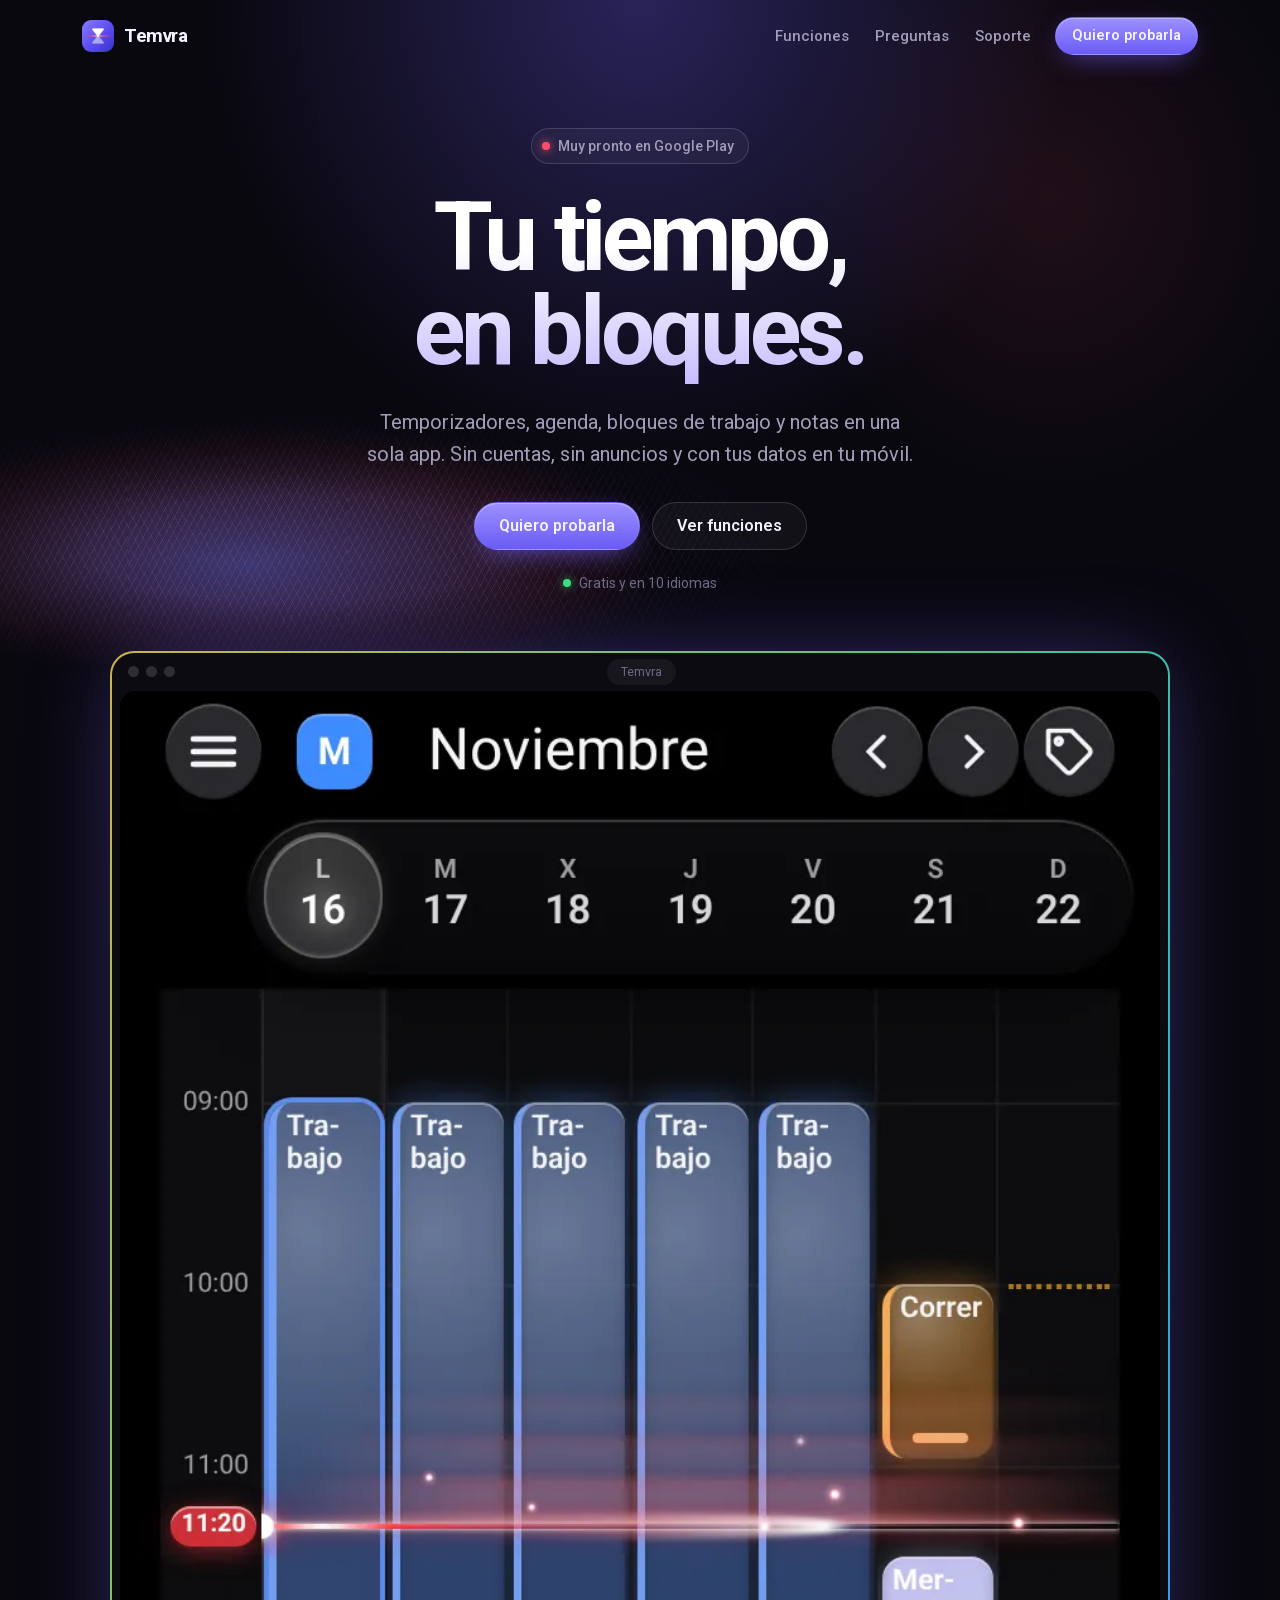
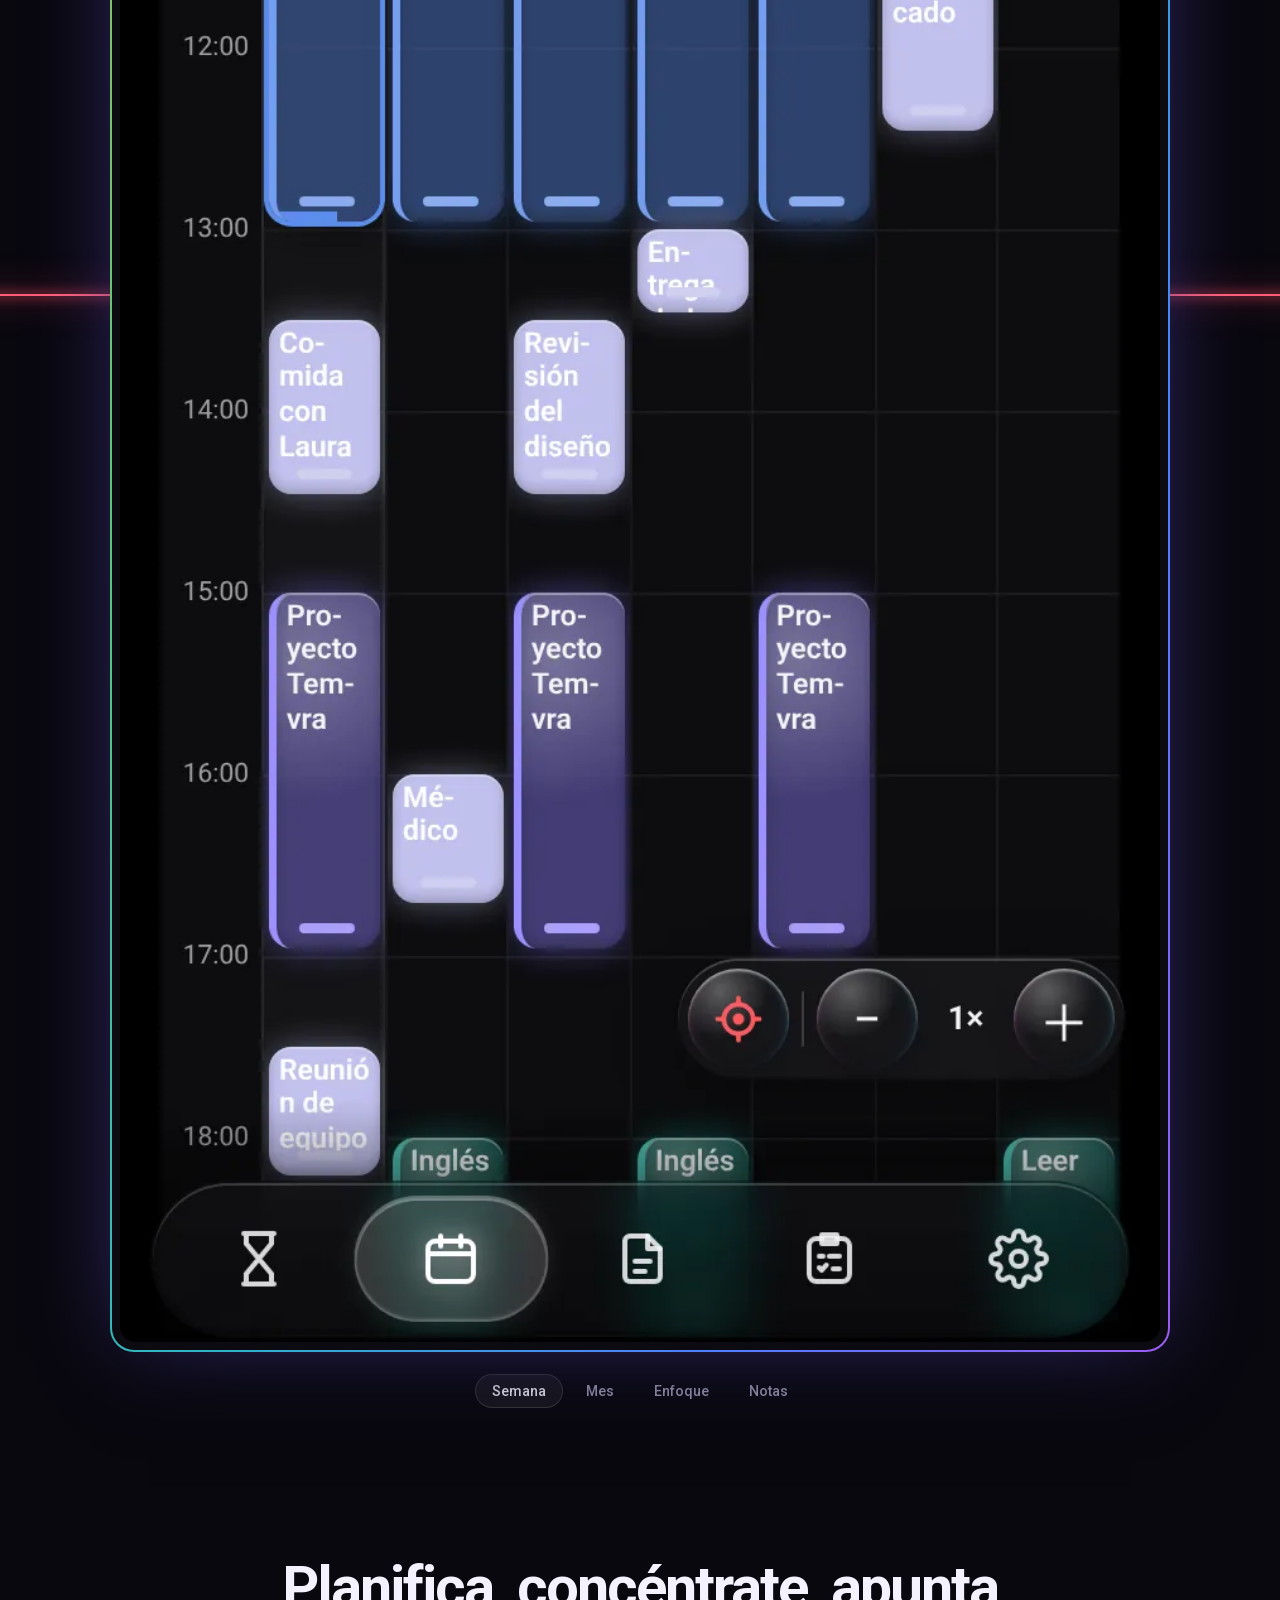
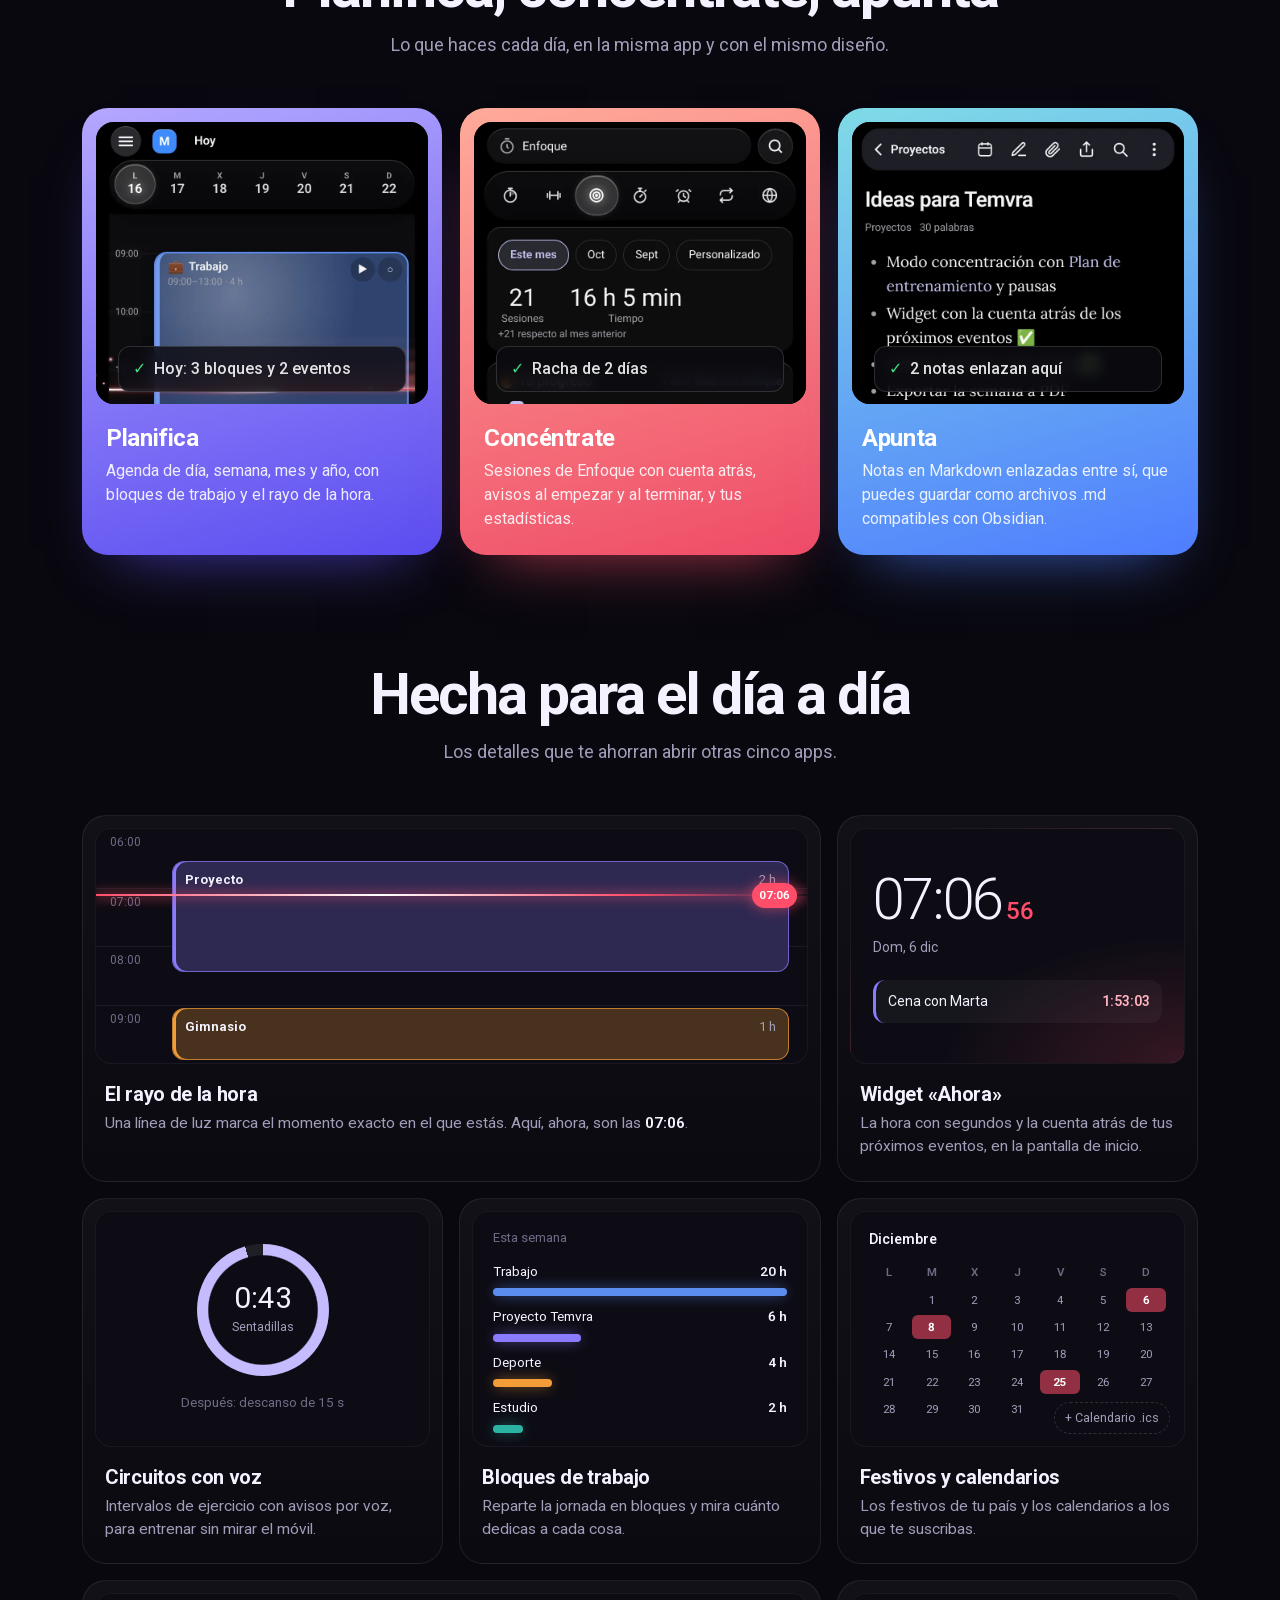
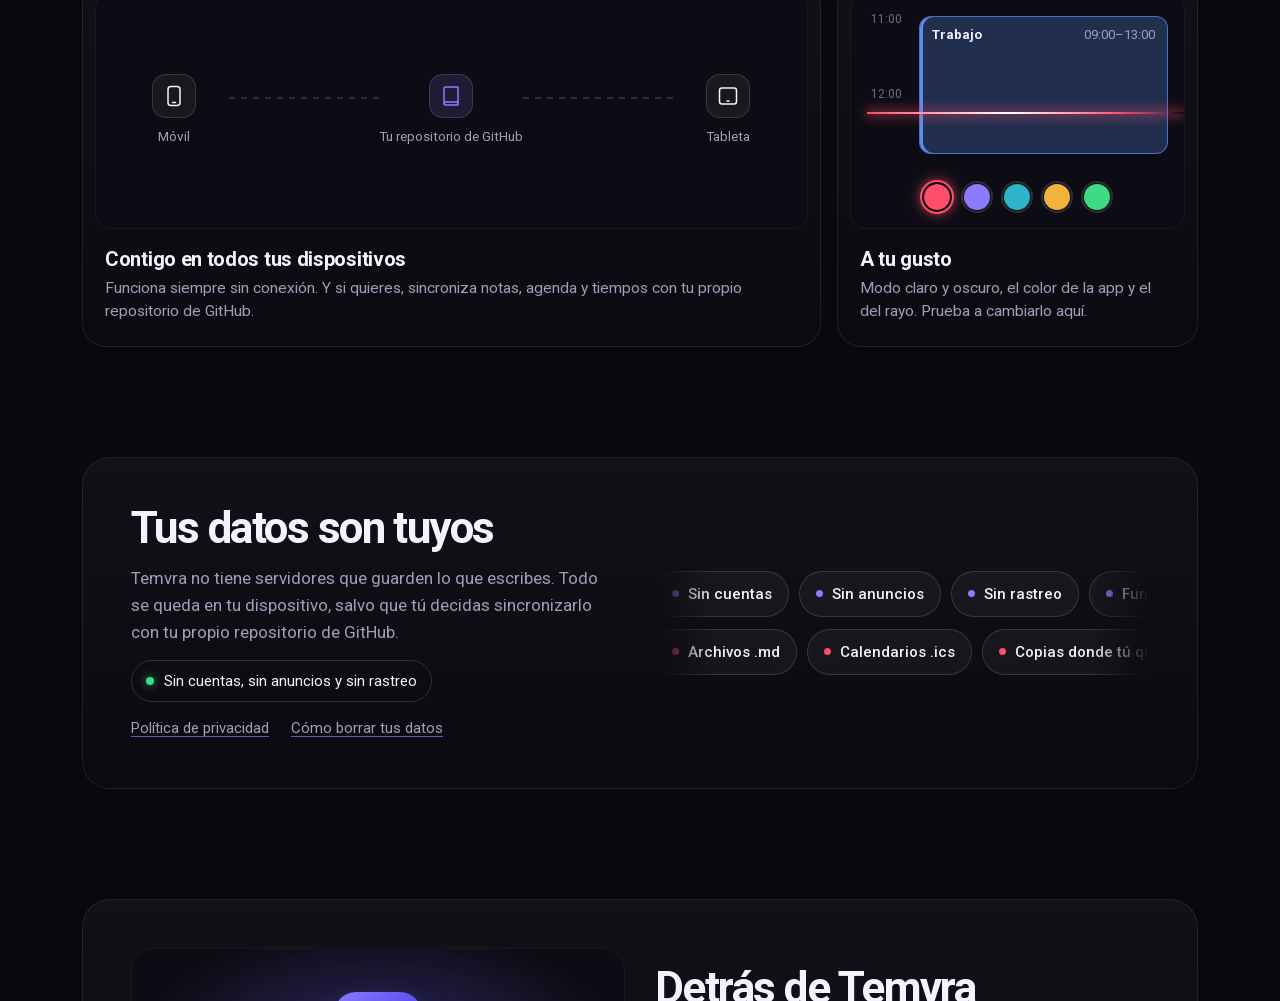
==== commit c3fd2962: "La dirección principal de la web pasa a ser temvra.es Enlaces canónicos, imagen para redes, sitemap " ====
--- a/index.html
+++ b/index.html
@@ -5,14 +5,14 @@
 <meta name="viewport" content="width=device-width,initial-scale=1,viewport-fit=cover">
 <title>Temvra: tu tiempo, en bloques</title>
 <meta name="description" content="Temporizadores, agenda, bloques de trabajo, Enfoque y notas en una sola app. Sin cuentas, sin anuncios y con tus datos en tu móvil.">
-<link rel="canonical" href="https://temvra.github.io/">
+<link rel="canonical" href="https://temvra.es/">
 <meta name="theme-color" content="#09080f">
 <link rel="icon" href="favicon.png">
 <link rel="apple-touch-icon" href="apple-touch-icon.png">
 <meta property="og:type" content="website">
 <meta property="og:title" content="Temvra: tu tiempo, en bloques">
 <meta property="og:description" content="Temporizadores, agenda, bloques de trabajo, Enfoque y notas en una sola app.">
-<meta property="og:image" content="https://temvra.github.io/img/temvra-1024x500.png">
+<meta property="og:image" content="https://temvra.es/img/temvra-1024x500.png">
 <link rel="preload" href="fonts/roboto.woff" as="font" type="font/woff" crossorigin>
 <link rel="stylesheet" href="styles.css">
 </head>
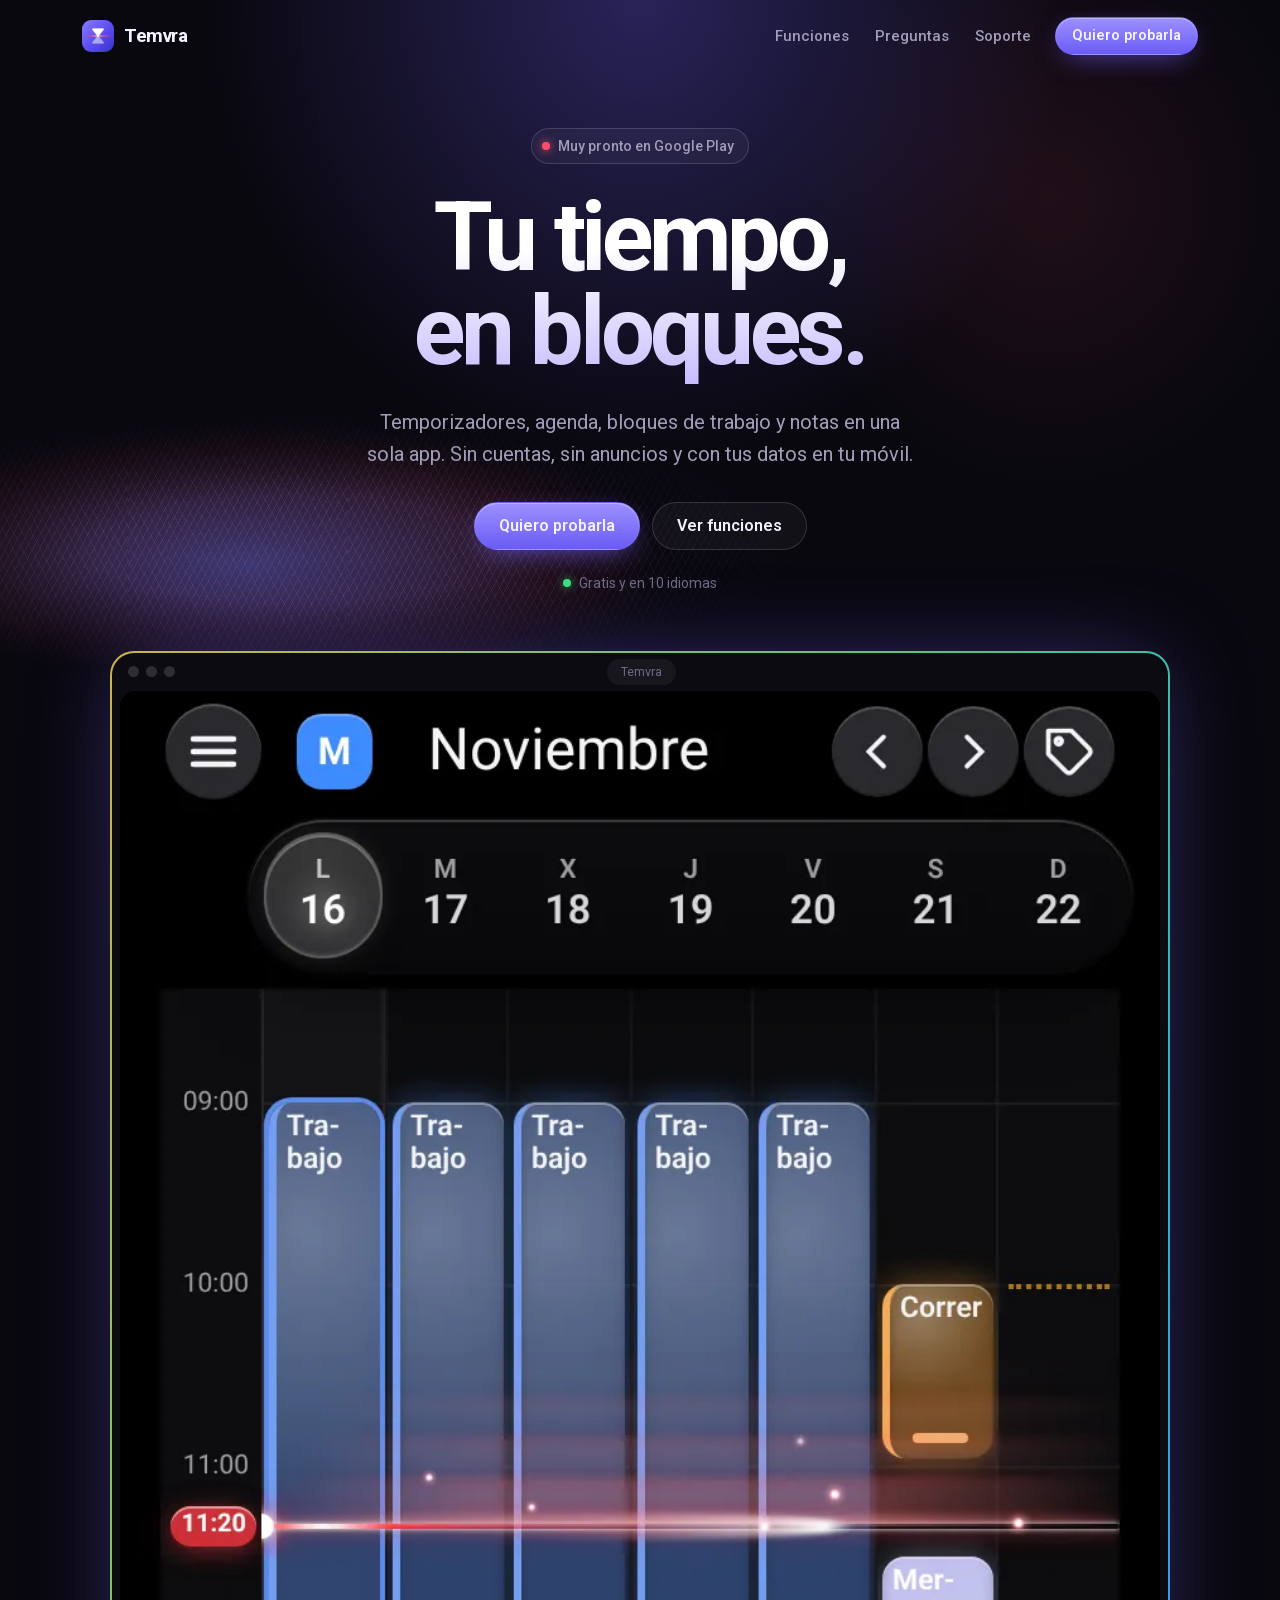
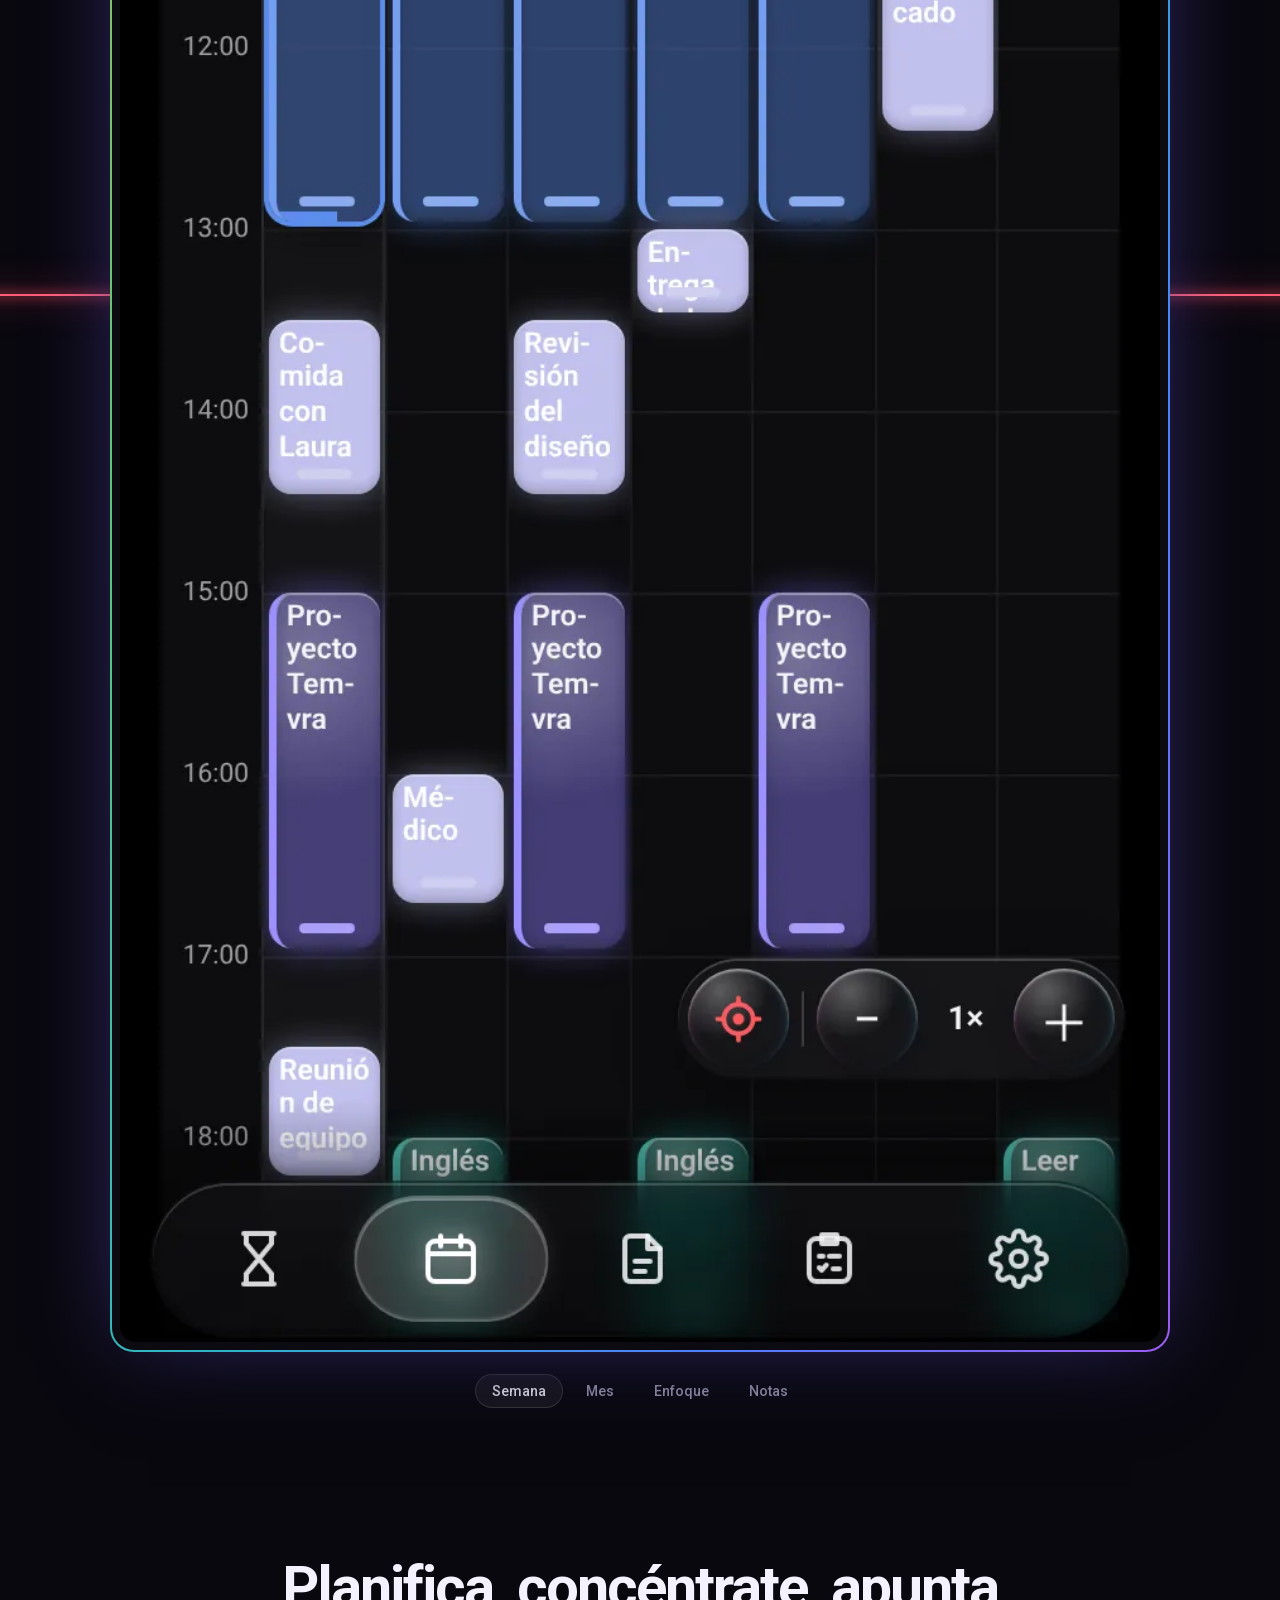
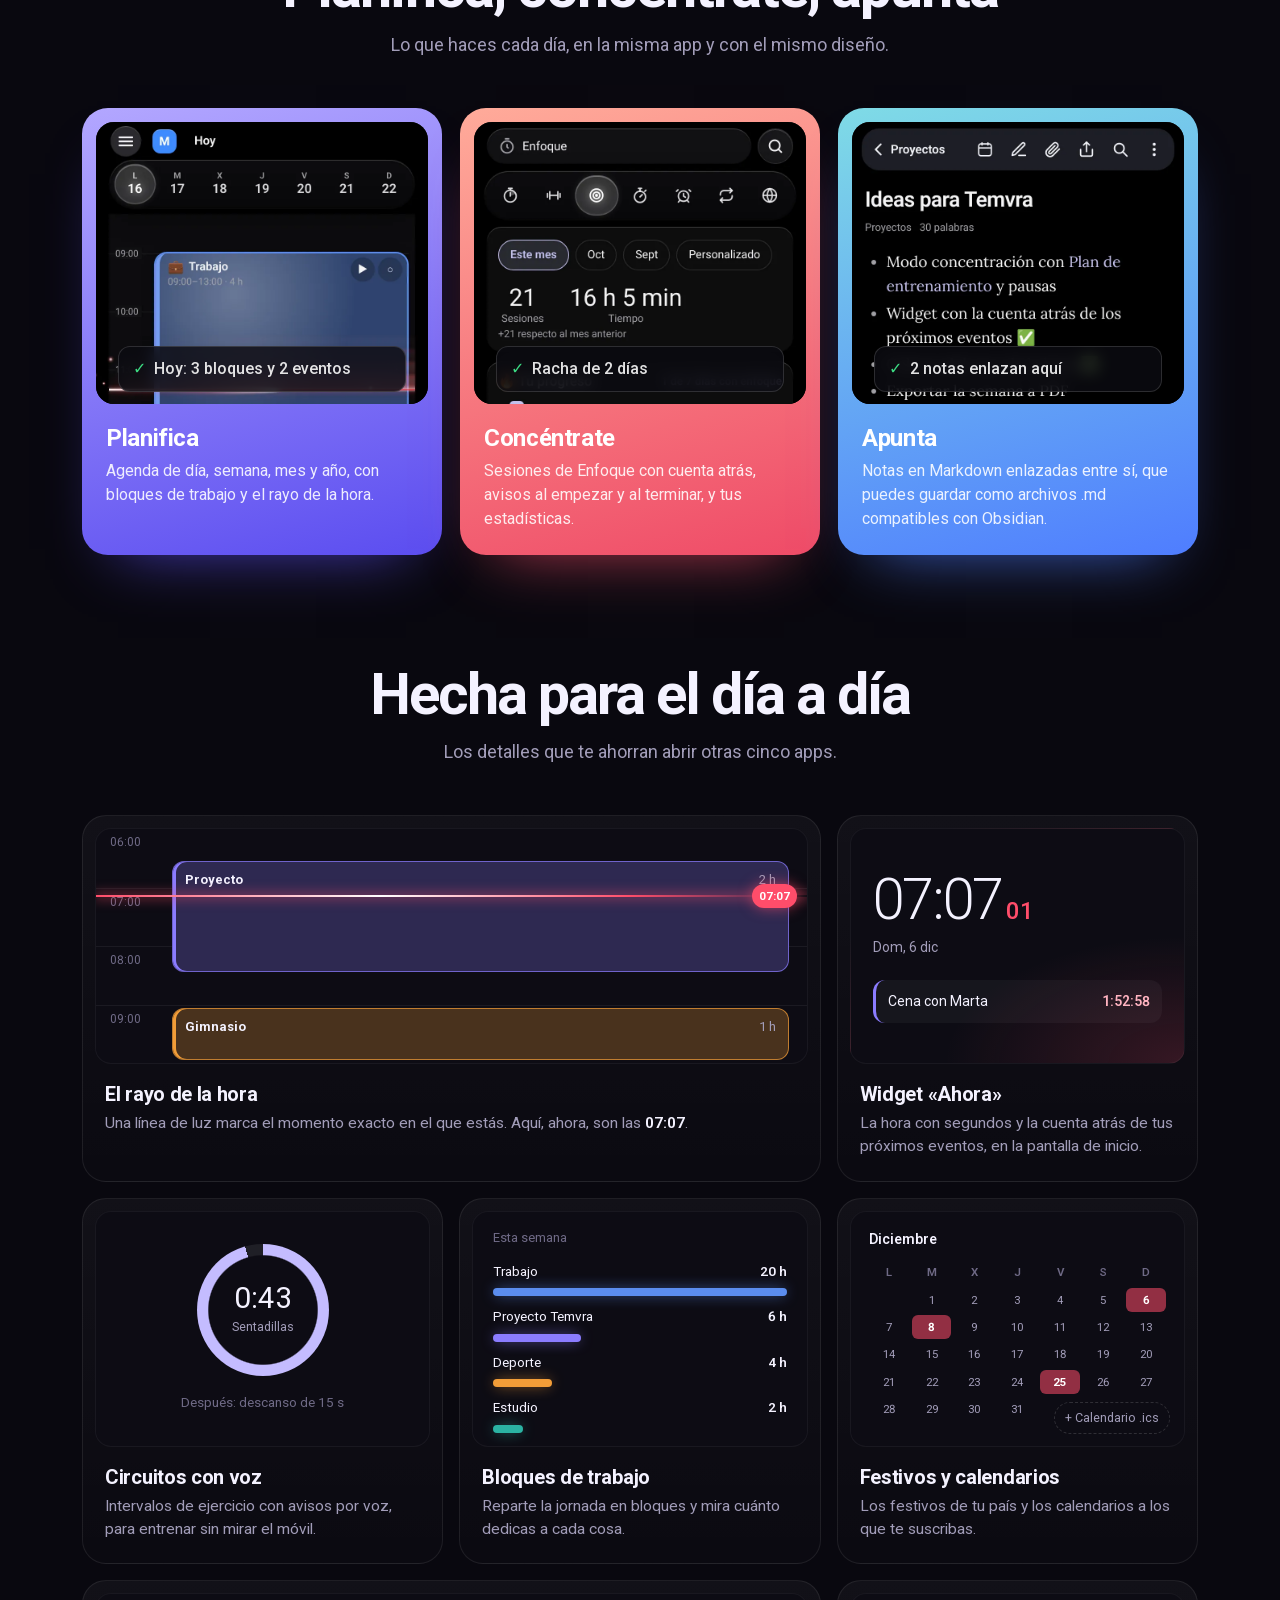
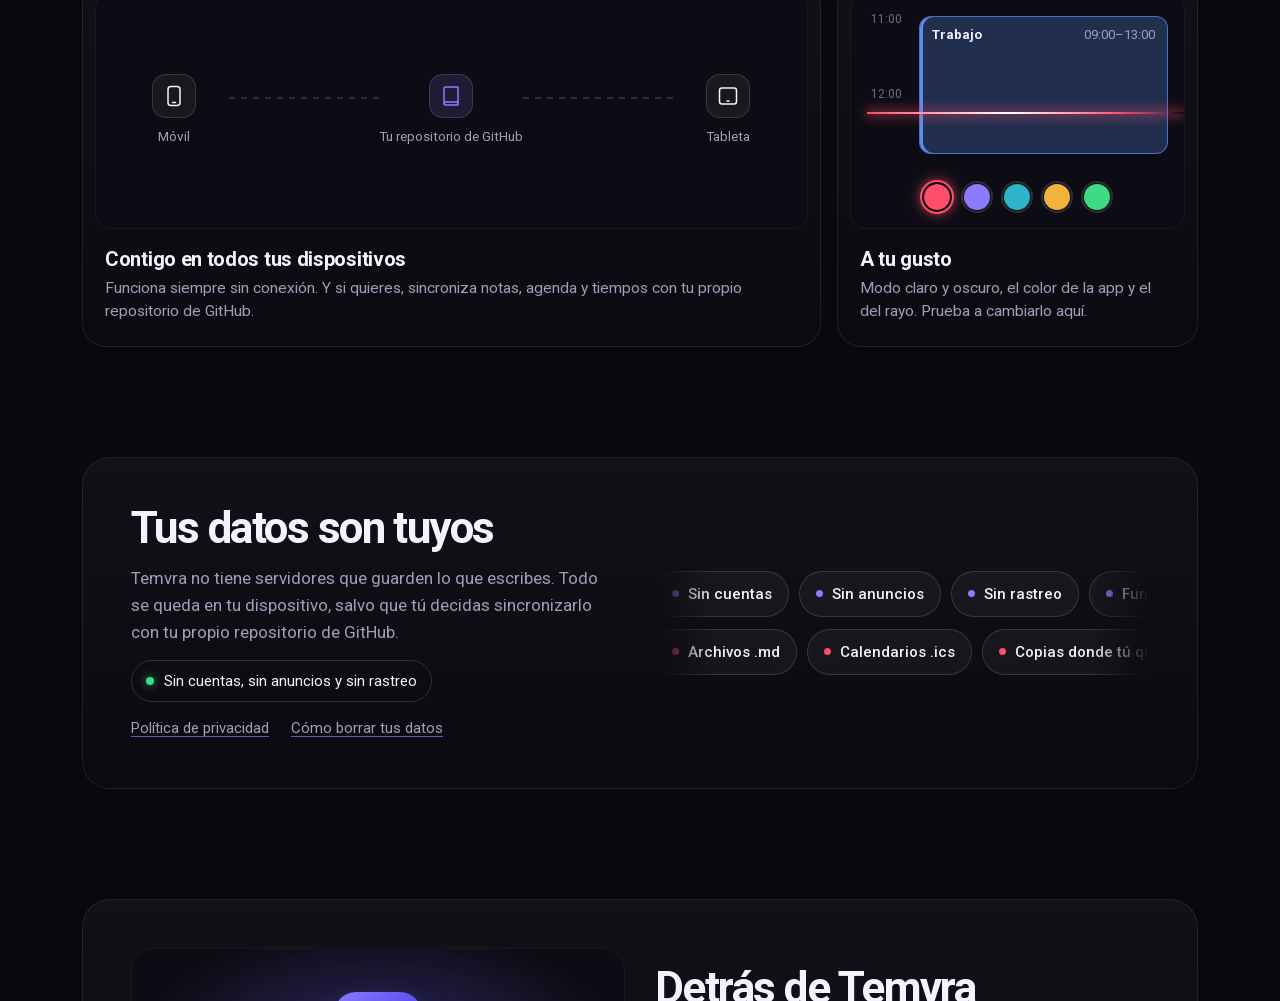
==== commit b91d776a: "Datos para Google en la portada: nombre de la web y quién la publica WebSite con el nombre Temvra (y" ====
--- a/index.html
+++ b/index.html
@@ -13,6 +13,32 @@
 <meta property="og:title" content="Temvra: tu tiempo, en bloques">
 <meta property="og:description" content="Temporizadores, agenda, bloques de trabajo, Enfoque y notas en una sola app.">
 <meta property="og:image" content="https://temvra.es/img/temvra-1024x500.png">
+<meta property="og:url" content="https://temvra.es/">
+<meta property="og:site_name" content="Temvra">
+<script type="application/ld+json">
+{
+  "@context": "https://schema.org",
+  "@graph": [
+    {
+      "@type": "WebSite",
+      "@id": "https://temvra.es/#web",
+      "url": "https://temvra.es/",
+      "name": "Temvra",
+      "alternateName": ["Temvra app", "temvra.es"],
+      "description": "Web de Temvra, la app gratuita de productividad de Kelestra: temporizadores, agenda, bloques de trabajo, Enfoque y notas en una sola app, sin cuentas y sin anuncios.",
+      "inLanguage": "es",
+      "publisher": {"@id": "https://kelestra-studio.github.io/#kelestra"}
+    },
+    {
+      "@type": "Organization",
+      "@id": "https://kelestra-studio.github.io/#kelestra",
+      "name": "Kelestra",
+      "url": "https://kelestra-studio.github.io/",
+      "sameAs": ["https://github.com/kelestra-studio"]
+    }
+  ]
+}
+</script>
 <link rel="preload" href="fonts/roboto.woff" as="font" type="font/woff" crossorigin>
 <link rel="stylesheet" href="styles.css">
 </head>
